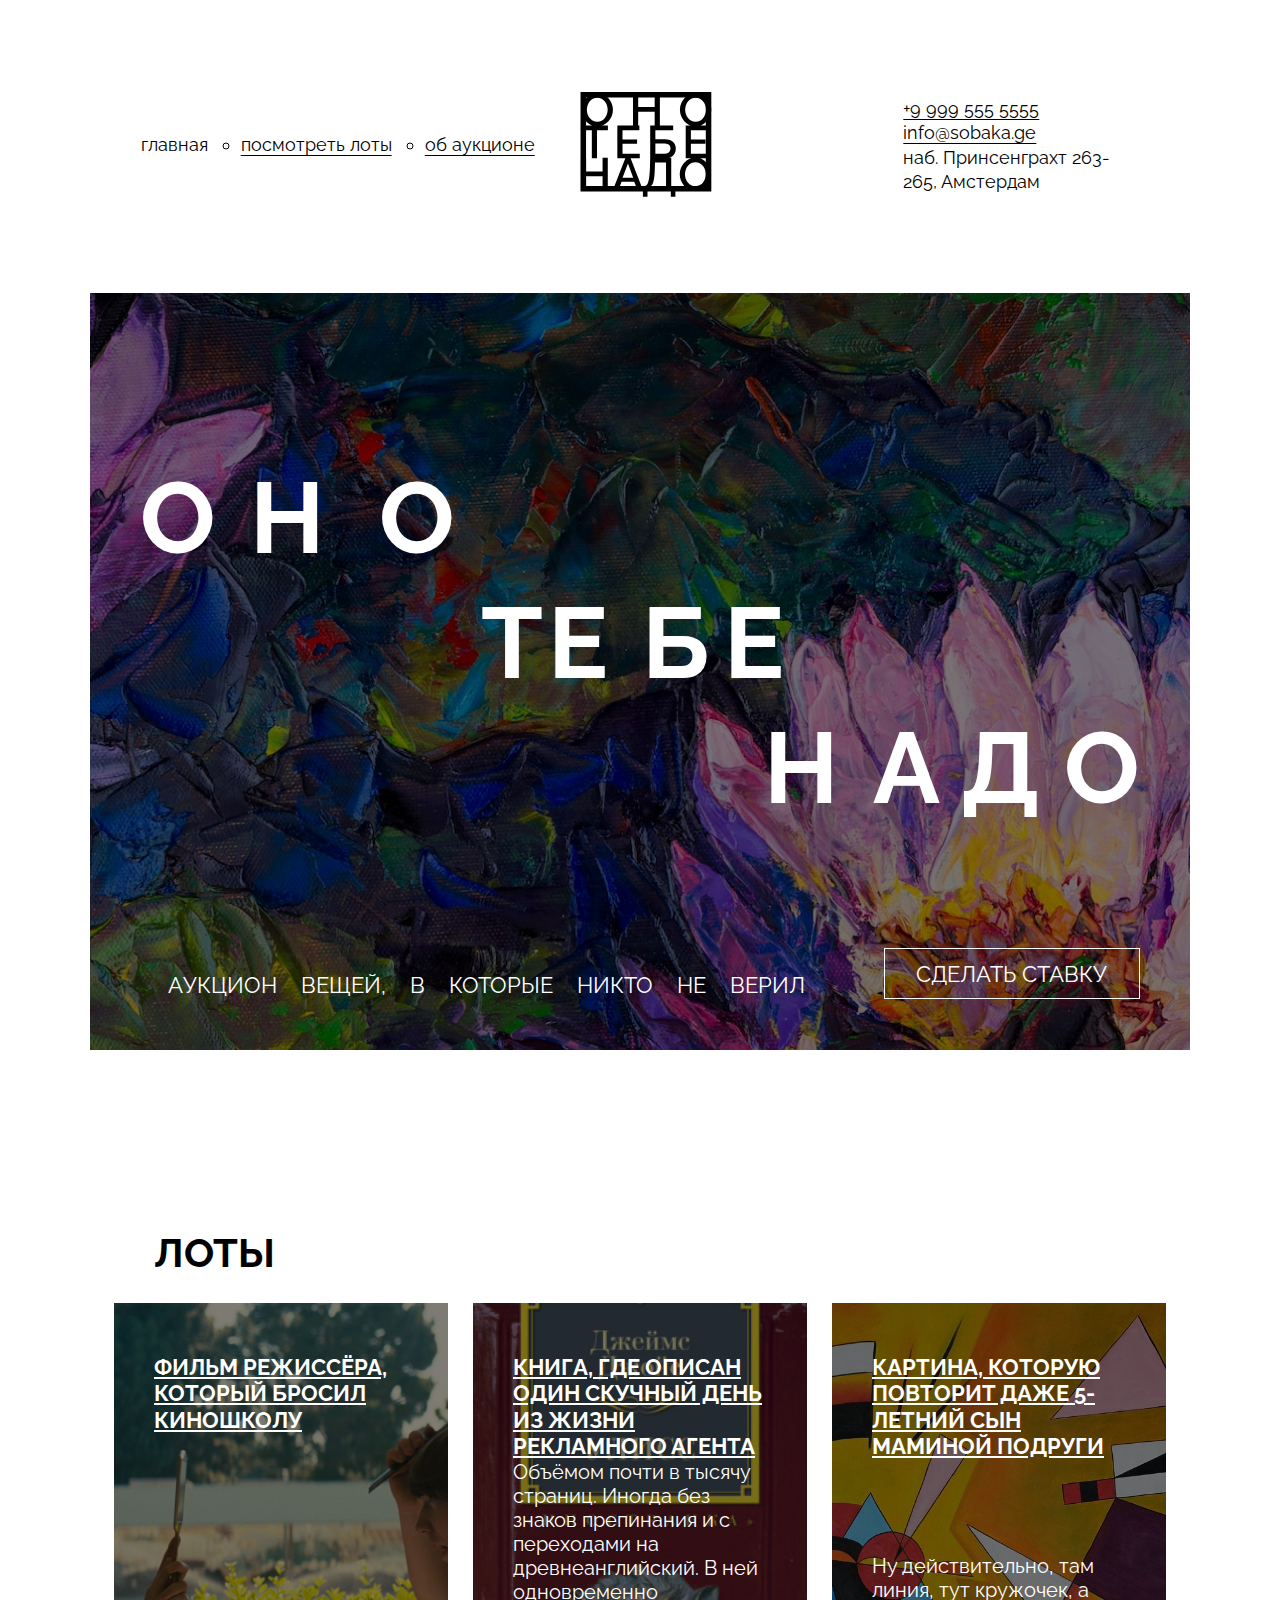
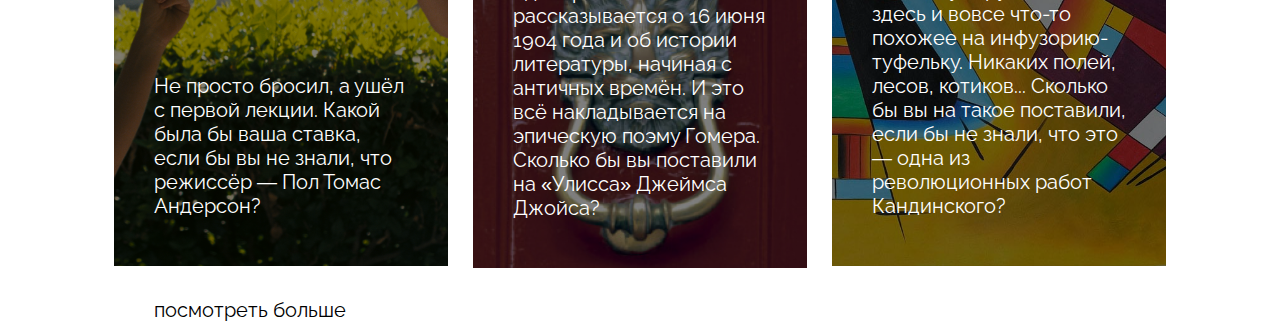
==== index.html @ 0ff0112a "сделал lots" ====
<!DOCTYPE html>
<html lang="ru">
  <head>
    <meta charset="UTF-8" />
    <meta http-equiv="X-UA-Compatible" content="IE=edge" />
    <meta name="viewport" content="width=device-width, initial-scale=1.0" />
    <link rel="stylesheet" href="./fonts/fonts.css">
    <link rel="stylesheet" href="./styles/global.css">
    <link rel="stylesheet" href="./styles/style.css">
    <title>Оно тебе надо — аукцион вещей, в которые никто не верил</title>
  </head>
  <body>
    <header>
      <nav class="header__menu">
        <ul class="header__links-list">
          <li class="header__links-list-item_no-bullit header__link">главная</li>
          <li class="header__links-list-item header__link_active">
            <a href="#">посмотреть лоты</a>
          </li>
          <li class="header__links-list-item header__link_active">
            <a href="#">об аукционе</a>
          </li>
        </ul>
      </nav>
      <a class="header__logo">
        <img src="./images/logo-black.svg" class="header__logo-image" alt="Логотип">
      </a>
      <address>
        <a href="tel:+99995555555">+9 999 555 5555</a>
        <br>
        <a href="mailto:info@sobaka.ge">info@sobaka.ge</a>
        <br>
        <p>
          наб. Принсенграхт 263-
          <br>
          265, Амстердам
        </p>
      </address>
    </header>
    <main>
      <section class="cover">
        <div class="overlay">
          <h1 class="cover__title">
            <span class="aligned-text">о
              <span class="letter-spacing-extended">н
              </span>
              <span class="no-letter-spacing">о
              </span>
            </span>
            <span class="aligned-text aligned-text_center">те
              <span class="letter-spacing-extended">бе
              </span>
            </span>
            <span class="aligned-text aligned-text_right">н
              <span class="no-letter-spacing">а
              </span>
              <span class="no-letter-spacing">д
              </span>
              <span class="no-letter-spacing">о
              </span>
            </span>
          </h1>
        </div>
        <div class="cover__description">
          <p class="cover__description-text">Аукцион вещей, в которые никто не верил</p>
          <button class="bet-button">Сделать ставку</button>
        </div>
      </section>
      <section class="lots">
        <h2 class="lots__heading">лоты</h2>
        <ul class="lots__card-list">
          <li class="lots__card-list-item">
            <a class="card-link">
              <article class="card card_type_film">
                <div class="overlay"></div>
                  <h3 class="card__title">
                    Фильм режиссёра, который бросил киношколу
                  </h3>
                  <p class="card__text">
                    Не просто бросил, а ушёл с первой лекции. Какой была бы ваша
                    ставка, если бы вы не знали, что режиссёр — Пол Томас
                    Андерсон?
                  </p>
              </article>
            </a>
          </li>
          <li class="lots__card-list-item">
            <a class="card-link">
              <article class="card card_type_book">
                <div class="overlay"></div>
                  <h3 class="card__title">
                    Книга, где описан один скучный день из жизни рекламного агента
                  </h3>
                  <p class="card__text">
                    Объёмом почти в тысячу страниц. Иногда без знаков препинания и с переходами на древнеанглийский.
                    В ней одновременно рассказывается о 16 июня 1904 года и об истории литературы, начиная с античных времён.
                    И это всё накладывается на эпическую поэму Гомера. Сколько бы вы поставили на «Улисса» Джеймса Джойса?
                  </p>
              </article>
            </a>
          </li>
          <li class="lots__card-list-item">
            <a class="card-link">
              <article class="card card_type_picture">
                <div class="overlay"></div>
                  <h3 class="card__title">
                    Картина, которую повторит даже 5-летний сын маминой подруги
                  </h3>
                  <p class="card__text">
                    Ну действительно, там линия, тут кружочек, а здесь и вовсе что-то похожее на инфузорию-туфельку.
                    Никаких полей, лесов, котиков... Сколько бы вы на такое поставили, если бы не знали, что это — одна из революционных работ Кандинского?
                  </p>
              </article>
            </a>
          </li>
        </ul>
        <a href="#" class="lots__look-more-link">посмотреть больше</a>
      </section>
      <section class="about">

      </section>
    </main>
    <footer>

    </footer class="footer">
  </body>
</html>
---- fonts/fonts.css ----
@font-face {
  font-family: Raleway;
  src:
    url(./Raleway-Regular.woff2) format('woff2'),
    url(./Raleway-Regular.woff) format('woff');
  font-weight: normal;
  font-display: swap;
}

@font-face {
  font-family: Raleway;
  src:
    url(./Raleway-Bold.woff2) format('woff2'),
    url(./Raleway-Bold.woff) format('woff');
  font-weight: bold;
  font-display: swap;
}
---- styles/global.css ----
*,
*::before,
*::after {
  box-sizing: border-box;
}

body {
  width: 1100px;
  margin: 0 auto;
  font-family: Raleway, sans-serif;
}

h1,
h2,
h3,
h4,
h5,
h6,
p,
ul,
ol,
li,
blockquote {
  margin: 0;
  padding: 0;
}

a {
  color: inherit;
}

img {
  width: 100%;
}
---- styles/style.css ----
/* место для вашего кода */
header {
    display: grid;
    grid-template-columns: repeat(10, 10%);
    grid-template-rows: repeat(6, 16%);
    max-height: 105px;
    margin: 92px 24px 96px 24px;
}

.header__menu {
    display: grid;
    grid-column: 1 / 5;
    grid-row: 2 / 6;
    padding-top: 5px;
}
.header__links-list {
    display: flex;
    justify-content: space-between;
    align-items: center;
    gap: 13px;
    margin-left: 26.52px;   
}

.header__links-list-item {
    list-style-type: circle;
}

.header__links-list-item_no-bullit {
    list-style-type: none;
}

.header__link {
    font-size: 18px;
    font-weight: 400;
}

.header__link_active {
    font-size: 18px;
    font-weight: 400;
    text-underline-offset: 4px;
}

.header__logo {
    grid-column: 5 / 7;
    grid-row: 1 / 7;
}

.header__logo-image {
    margin-left: 36px;
    width: 148px;
    height: 105px;
}

address {
    grid-column: 8 / 11;
    grid-row: 1 / 7;
    padding-top: 5px;
    padding-left: 53px;
    font-weight: 400;
    font-size: 18px;
    line-height: 24.3px;
    font-style: normal;
    text-underline-offset: 4px;
}

.cover {
    position: relative;
    background-image: url(../images/cover.jpg);
    background-size: cover;
    background-position: -135px;
    height: 757px;
}

.overlay {
    position: absolute;
    inset: 0;
    width: 100%;
    background-color: rgba(0, 0, 0, 0.5);
    z-index: 1;
}

.cover__title {
    padding-top: 162px;
    padding-left: 50px;
    padding-right: 50px;
    color: #FFFFFF;
    font-size: 100px;
    font-weight: bold;
    line-height: 125%;
    text-transform: uppercase;
    letter-spacing: 5px;
}

.aligned-text {
    display: block;
}

.aligned-text_center {
    text-align: center;
    
}

.aligned-text_right {
    text-align: right;
}

.letter-spacing-extended {
    letter-spacing: 15px;
}

.no-letter-spacing {
    letter-spacing: 0;
}

.cover__description {
    position: absolute;
    display: flex;
    justify-content: space-between;
    align-items: end;
    inset: 0px 50px 51px 78px;
    z-index: 2;
    font-size: 22px;
    font-weight: 400;
    color: #FFFFFF;
}

.cover__description-text {
    text-align: center;
    line-height: 28px;
    word-spacing: 18px;
    text-transform: uppercase;
}

.bet-button {
    border: 1px solid #FFFFFF;
    padding: 12px 32px 11px 31px;
    font-family: Raleway, sans-serif;
    font-size: 22px;
    font-weight: 400;
    text-transform: uppercase;
    color: #FFFFFF;
    background: none;
}

.lots {
    margin: 179px 24px 0px 24px;
}

.lots__heading {
    padding-left: 40px;
    font-size: 40px;
    font-weight: 700;
    text-transform: uppercase;
}

.lots__card-list {
    display: flex;
    gap: 25px;
    margin-top: 27px;
    margin-bottom: 30px;
    list-style-type: none;
}

.lots__card-list-item {
    flex-grow: 1;
}

.card-link {
    display: block;
    text-decoration: none;
}

.card {
    position: relative;
    z-index: 1;
    display: flex;
    flex-direction: column;
    justify-content: space-between;
    width: 334px;
    min-height: 563px;
    color: #FFFFFF;
}

.card_type_film {
    background-image: url(../images/card-lot-01.jpg);
    background-size: cover;
    background-position: center;
    background-repeat:no-repeat;
}

.card_type_book {
    background-image: url(../images/card-lot-02.jpg);
    background-size: cover;
    background-position: center;
    background-repeat:no-repeat;
}

.card_type_picture {
    background-image: url(../images/card-lot-03.jpg);
    background-size: cover;
    background-position: center;
    background-repeat:no-repeat;
}

.card__title {
    z-index: 3;
    padding: 51px 40px 0px 40px;
    font-weight: 700;
    font-size: 22px;
    line-height: 120%;
    text-transform: uppercase;
    text-decoration: underline;
}

.card__text {
    z-index: 3;
    padding: 0px 40px 48px 40px;
    font-size: 20px;
    font-weight: 400;
    line-height: 120%;
}

.lots__look-more-link {
    margin-left: 40px;
    font-size: 20px;
    font-weight: 400;
    text-underline-offset: 5px;
}
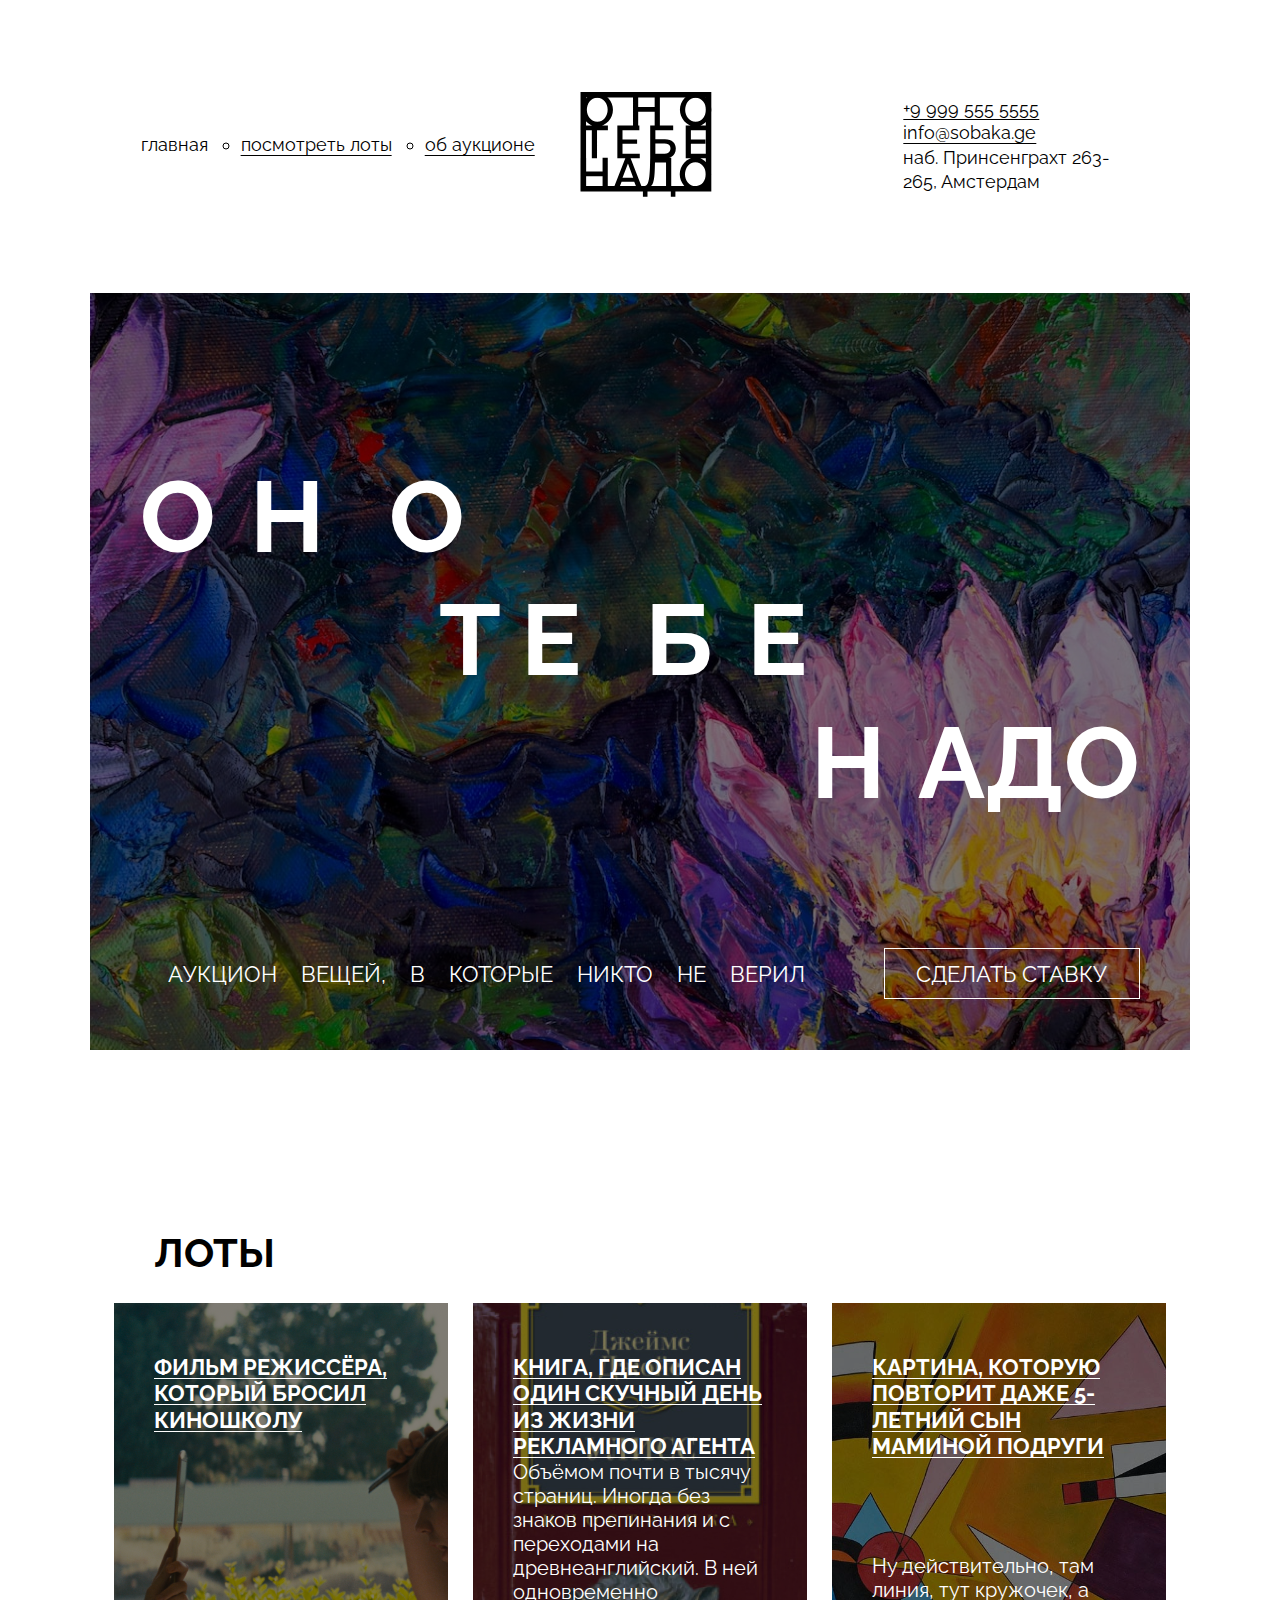
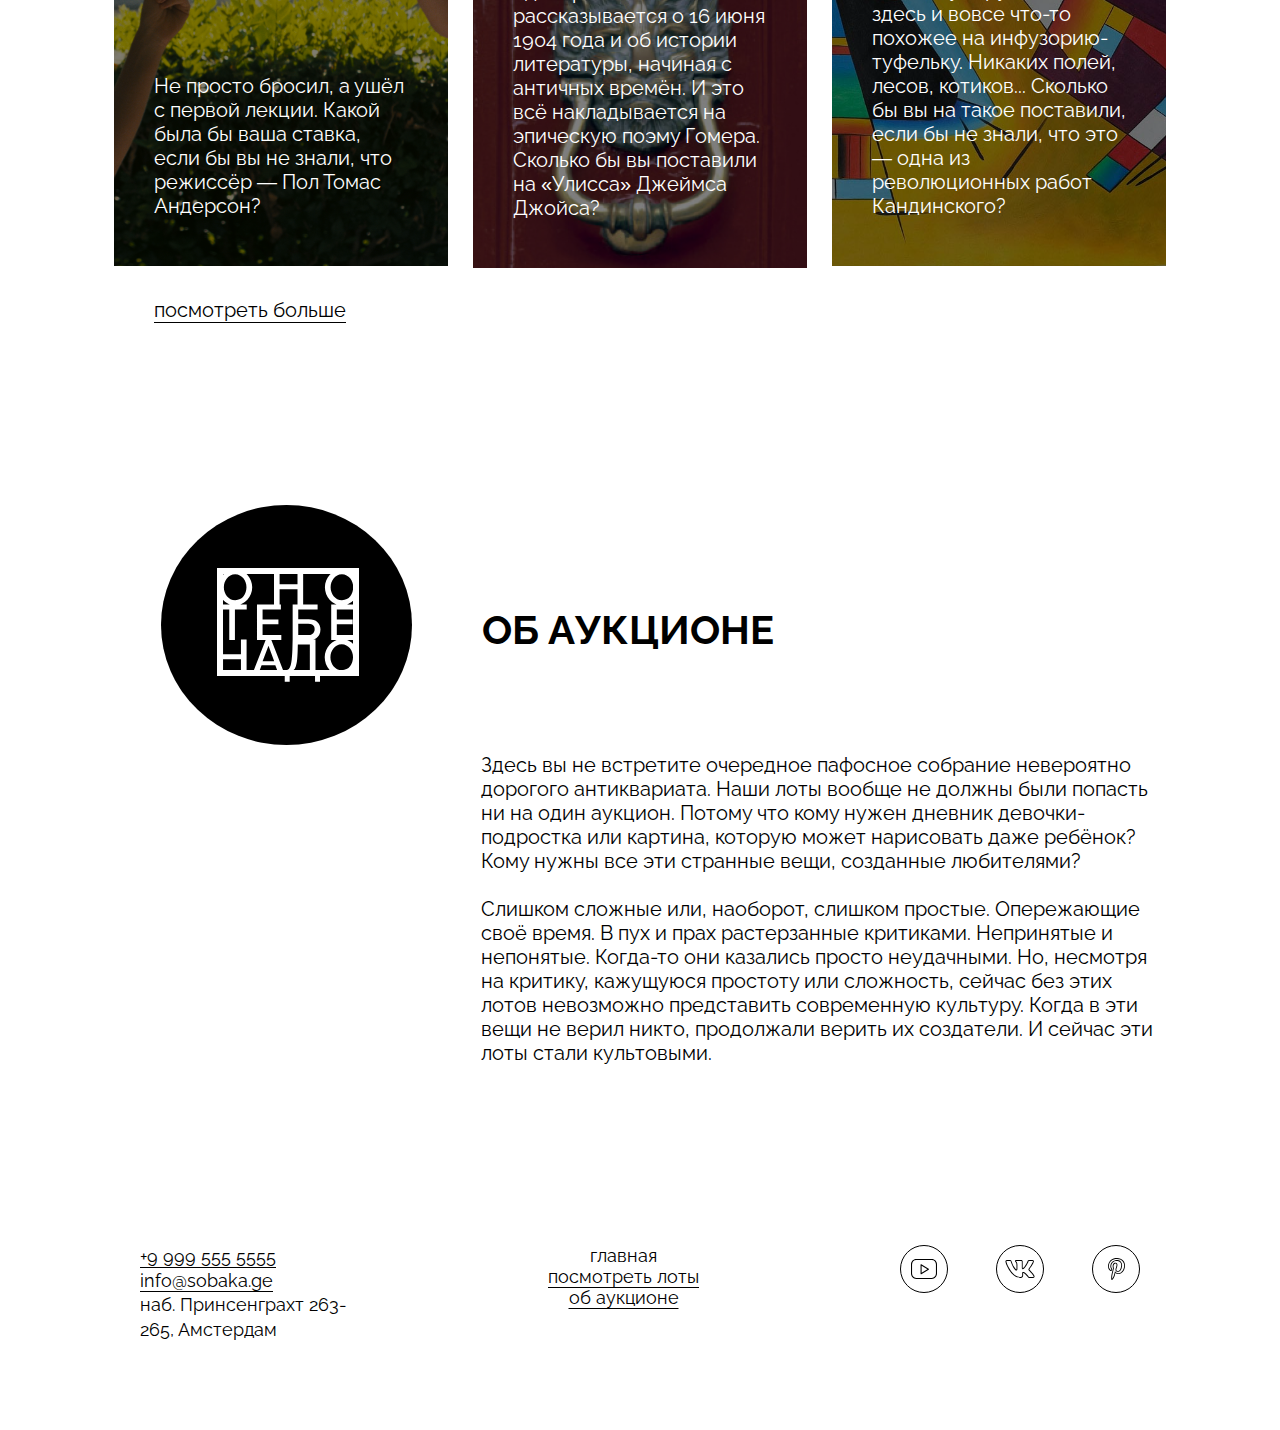
==== commit dae16e19: "необходимо доделать cover" ====
--- a/index.html
+++ b/index.html
@@ -4,9 +4,9 @@
     <meta charset="UTF-8" />
     <meta http-equiv="X-UA-Compatible" content="IE=edge" />
     <meta name="viewport" content="width=device-width, initial-scale=1.0" />
-    <link rel="stylesheet" href="./fonts/fonts.css">
-    <link rel="stylesheet" href="./styles/global.css">
-    <link rel="stylesheet" href="./styles/style.css">
+    <link rel="stylesheet" href="/fonts/fonts.css">
+    <link rel="stylesheet" href="/styles/global.css">
+    <link rel="stylesheet" href="/styles/style.css">
     <title>Оно тебе надо — аукцион вещей, в которые никто не верил</title>
   </head>
   <body>
@@ -23,9 +23,9 @@
         </ul>
       </nav>
       <a class="header__logo">
-        <img src="./images/logo-black.svg" class="header__logo-image" alt="Логотип">
+        <img src="/images/logo-black.svg" class="header__logo-image" alt="Логотип">
       </a>
-      <address>
+      <address class="address">
         <a href="tel:+99995555555">+9 999 555 5555</a>
         <br>
         <a href="mailto:info@sobaka.ge">info@sobaka.ge</a>
@@ -41,23 +41,18 @@
       <section class="cover">
         <div class="overlay">
           <h1 class="cover__title">
-            <span class="aligned-text">о
-              <span class="letter-spacing-extended">н
-              </span>
-              <span class="no-letter-spacing">о
+            <span class="aligned-text">
+              <span>о</span>
+              <span class="letter-spacing-extended">н</span>
+              <span>о</span>
+            </span>
+            <span class="aligned-text aligned-text_center">те
+              <span class="letter-spacing-extended">бе  
               </span>
             </span>
-            <span class="aligned-text aligned-text_center">те
-              <span class="letter-spacing-extended">бе
-              </span>
-            </span>
-            <span class="aligned-text aligned-text_right">н
-              <span class="no-letter-spacing">а
-              </span>
-              <span class="no-letter-spacing">д
-              </span>
-              <span class="no-letter-spacing">о
-              </span>
+            <span class="aligned-text aligned-text_right">
+              <span>н</span>
+              <span class="no-letter-spacing">адо</span>
             </span>
           </h1>
         </div>
@@ -117,11 +112,73 @@
         <a href="#" class="lots__look-more-link">посмотреть больше</a>
       </section>
       <section class="about">
-
+        <div class="about__logo">
+          <img src="/images/logo-white.svg" class="about__logo-image">
+        </div>
+        <h6 class="about__title">
+          Об аукционе
+        </h6>
+        <span class="about__text">
+          <p>
+            Здесь вы не встретите очередное пафосное собрание невероятно дорогого антиквариата.
+             Наши лоты вообще не должны были попасть ни на один аукцион. Потому что кому нужен дневник 
+             девочки-подростка или картина, которую может нарисовать даже ребёнок? Кому нужны все эти 
+             странные вещи, созданные любителями?
+          </p>
+          <p>
+            Слишком сложные или, наоборот, слишком простые. Опережающие своё время.
+             В пух и прах растерзанные критиками. Непринятые и непонятые. 
+             Когда-то они казались просто неудачными. Но, несмотря
+              на критику, кажущуюся простоту или сложность, сейчас без этих лотов 
+              невозможно представить современную культуру. Когда в эти вещи не верил никто,
+               продолжали верить их создатели. И сейчас эти лоты стали культовыми. 
+          </p>
+        </span>
       </section>
     </main>
     <footer>
-
-    </footer class="footer">
+      <footer class="footer">
+        <address class="footer__address">
+          <a href="tel:+99995555555">+9 999 555 5555</a>
+          <br>
+          <a href="mailto:info@sobaka.ge">info@sobaka.ge</a>
+          <br>
+          <p>
+            наб. Принсенграхт 263-
+            <br>
+            265, Амстердам
+          </p>
+        </address>
+        <nav class="footer__menu">
+          <ul class="footer__menu-list">
+            <li class="header__link">
+              <a>главная</a>
+            </li>
+            <li class="header__link_active">
+              <a href="#">посмотреть лоты</a>
+            </li>
+            <li class="header__link_active">
+              <a href="#">об аукционе</a>
+            </li>
+          </ul>
+        </nav>
+        <ul class="footer__social-list">
+          <li>
+            <a>
+              <img src="/images/yt.svg" class="footer__social-icon" alt="Логотип ютуб">
+            </a>
+          </li>
+          <li>
+            <a>
+              <img src="/images/vk.svg" class="footer__social-icon" alt="Логотип вкотакте">
+            </a>
+          </li>
+          <li>
+            <a>
+              <img src="/images/pinterest.svg" class="footer__social-icon" alt="Логотип пинтерест">
+            </a>
+          </li>
+        </ul>
+    </footer>
   </body>
 </html>
--- a/styles/style.css
+++ b/styles/style.css
@@ -51,7 +51,7 @@
     height: 105px;
 }
 
-address {
+.address {
     grid-column: 8 / 11;
     grid-row: 1 / 7;
     padding-top: 5px;
@@ -86,26 +86,27 @@
     color: #FFFFFF;
     font-size: 100px;
     font-weight: bold;
-    line-height: 125%;
-    text-transform: uppercase;
-    letter-spacing: 5px;
+    line-height: 123%;
+    text-transform: uppercase;
 }
 
 .aligned-text {
     display: block;
+    letter-spacing: 5px;
 }
 
 .aligned-text_center {
     text-align: center;
-    
+    letter-spacing: 20px;
 }
 
 .aligned-text_right {
     text-align: right;
+    letter-spacing: 4px;
 }
 
 .letter-spacing-extended {
-    letter-spacing: 15px;
+    letter-spacing: 35px;
 }
 
 .no-letter-spacing {
@@ -116,8 +117,10 @@
     position: absolute;
     display: flex;
     justify-content: space-between;
-    align-items: end;
-    inset: 0px 50px 51px 78px;
+    align-items: center;
+    gap: 79px;
+    right: 50px;
+    bottom: 51px;
     z-index: 2;
     font-size: 22px;
     font-weight: 400;
@@ -210,6 +213,8 @@
     line-height: 120%;
     text-transform: uppercase;
     text-decoration: underline;
+    text-underline-offset: 3px;
+    text-decoration-thickness: 1px;
 }
 
 .card__text {
@@ -225,4 +230,87 @@
     font-size: 20px;
     font-weight: 400;
     text-underline-offset: 5px;
+    text-decoration-thickness: 1px;
+}
+
+.about {
+    display: grid;
+    grid-template-columns: 334px 1fr;
+    grid-template-rows: 283px 1fr;
+    max-width: 1052px;
+    margin: 148px 24px 0px 24px;
+}
+
+.about__logo {
+    display: flex;
+    justify-content: center;
+    align-items: center;
+    grid-column: 1 / 2;
+    grid-row: 1 / 2;
+    border-radius: 50%;
+    margin: 35px 36px 8px 47px;
+    background-color: black;
+}
+
+.about__logo-image {
+    width: 148px;
+}
+
+.about__title {
+    grid-column: 2 / 3;
+    grid-row: 1 / 2;
+    margin-top: 136px;
+    margin-left: 34px;
+    font-size: 40px;
+    font-weight: 700;
+    text-transform: uppercase;
+}
+
+.about__text {
+    grid-column: 2 / 3;
+    grid-row: 2 / 3;
+    display: flex;
+    flex-direction: column;
+    gap: 24px;
+    margin-left: 33px;
+    font-size: 20px;
+    font-weight: 400;
+    line-height: 24px;
+}
+
+.footer {
+    display: flex;
+    justify-content: space-between;
+    max-width: 1000px;
+    margin: 180px 50px 88px 50px;
+}
+
+.footer__address {
+    font-weight: 400;
+    font-size: 18px;
+    line-height: 24.3px;
+    font-style: normal;
+    text-underline-offset: 4px;
+}
+
+.footer__menu {
+    font-weight: 400;
+    font-size: 18px;
+    text-align: center; 
+}
+
+.footer__menu-list {
+    list-style-type: none;
+}
+
+.footer__social-list {
+    display: flex;
+    justify-content: space-around;
+    align-items: start;
+    gap: 48px;
+    list-style-type: none;
+}
+
+.footer__social-icon {
+    width: 48px;
 }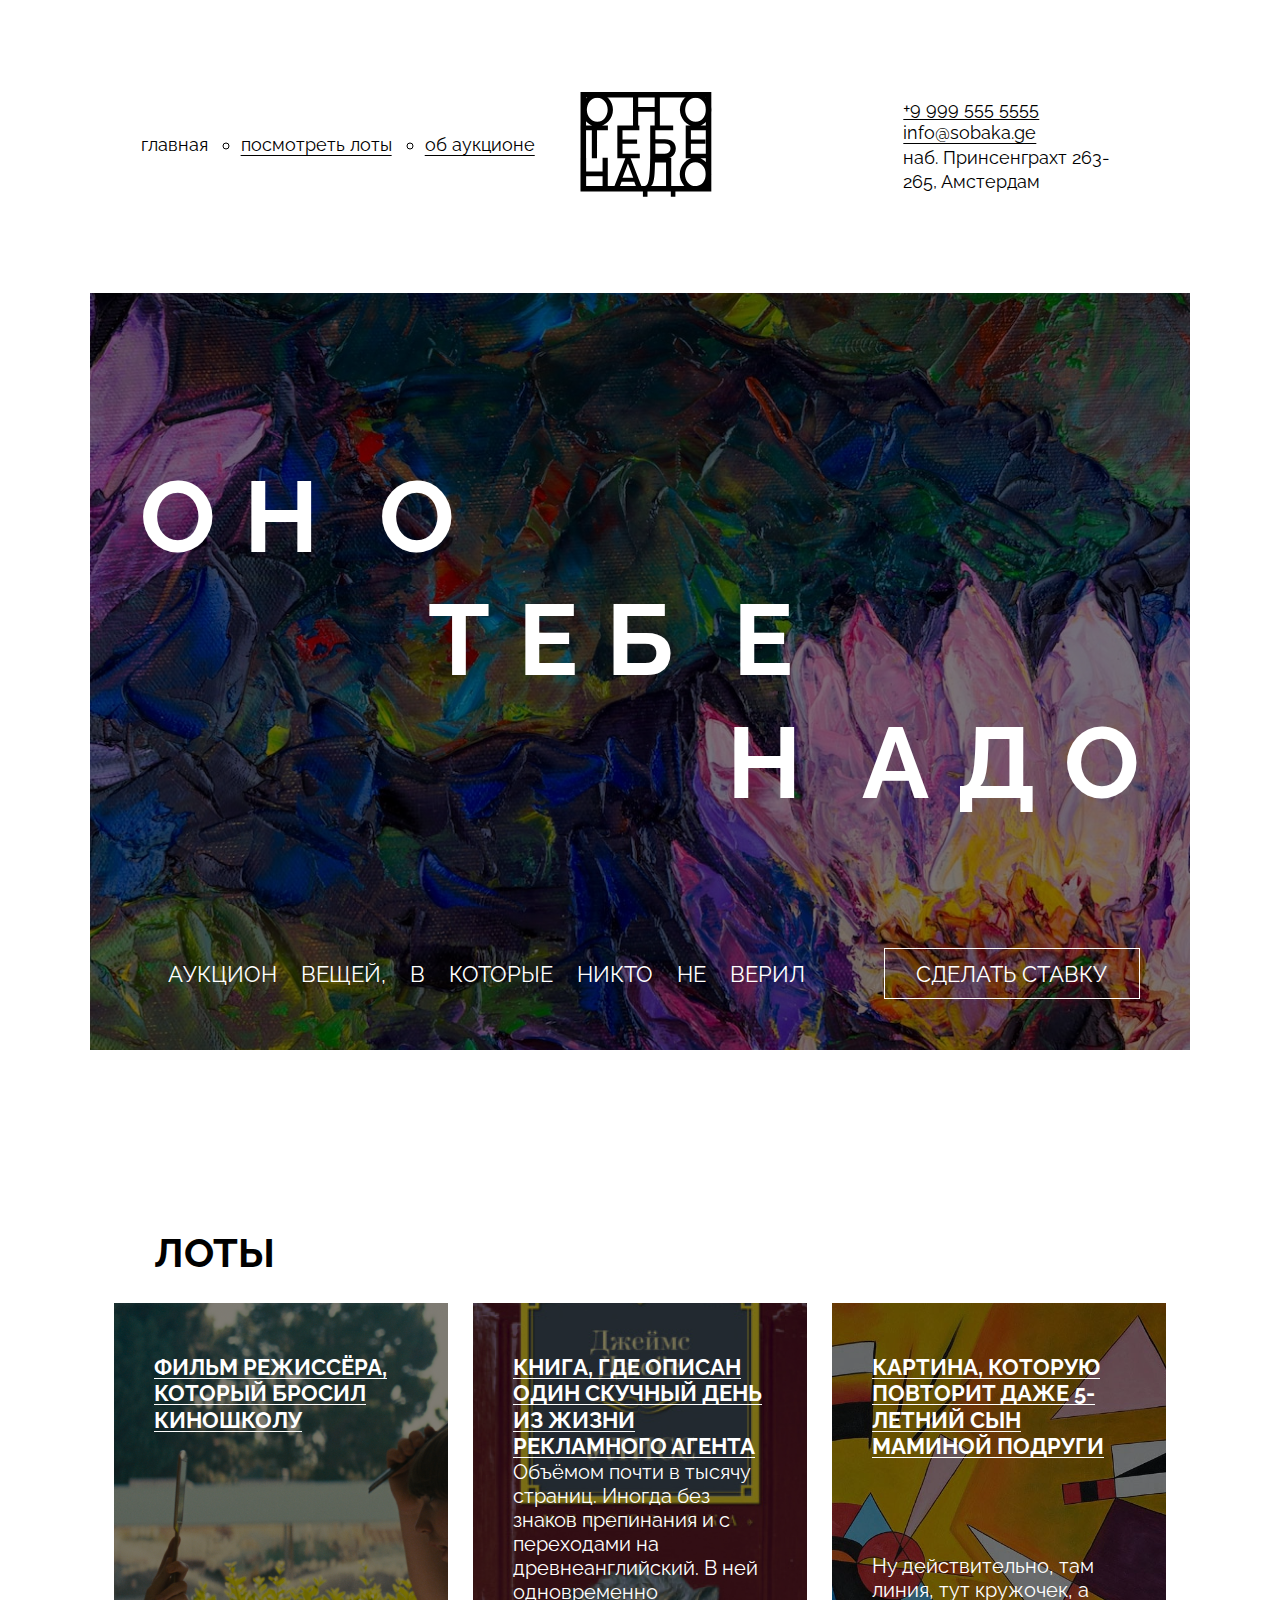
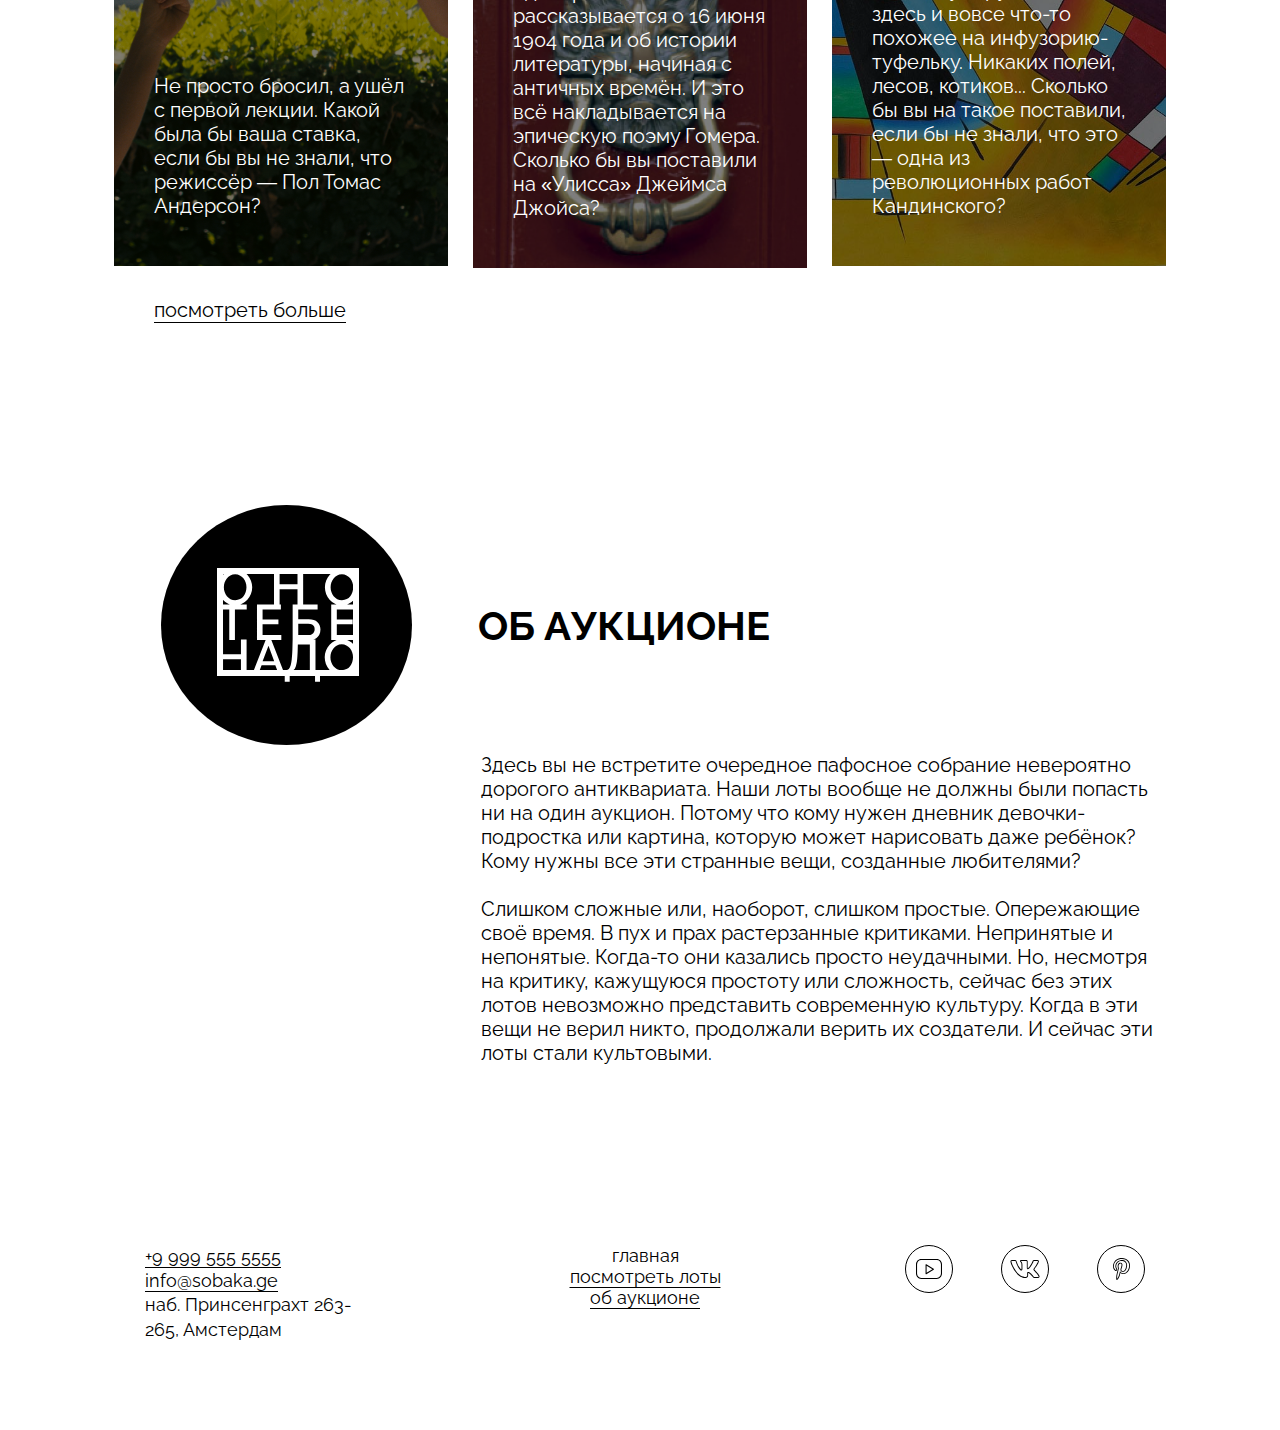
==== commit a5c9fd54: "все готово" ====
--- a/index.html
+++ b/index.html
@@ -4,16 +4,18 @@
     <meta charset="UTF-8" />
     <meta http-equiv="X-UA-Compatible" content="IE=edge" />
     <meta name="viewport" content="width=device-width, initial-scale=1.0" />
-    <link rel="stylesheet" href="/fonts/fonts.css">
-    <link rel="stylesheet" href="/styles/global.css">
-    <link rel="stylesheet" href="/styles/style.css">
+    <link rel="stylesheet" href="./fonts/fonts.css">
+    <link rel="stylesheet" href="./styles/global.css">
+    <link rel="stylesheet" href="./styles/style.css">
     <title>Оно тебе надо — аукцион вещей, в которые никто не верил</title>
   </head>
   <body>
     <header>
       <nav class="header__menu">
         <ul class="header__links-list">
-          <li class="header__links-list-item_no-bullit header__link">главная</li>
+          <li class="header__links-list-item_no-bullit">
+            <a>главная</a>
+          </li>
           <li class="header__links-list-item header__link_active">
             <a href="#">посмотреть лоты</a>
           </li>
@@ -23,7 +25,7 @@
         </ul>
       </nav>
       <a class="header__logo">
-        <img src="/images/logo-black.svg" class="header__logo-image" alt="Логотип">
+        <img src="./images/logo-black.svg" class="header__logo-image" alt="Логотип черного цвета">
       </a>
       <address class="address">
         <a href="tel:+99995555555">+9 999 555 5555</a>
@@ -41,19 +43,9 @@
       <section class="cover">
         <div class="overlay">
           <h1 class="cover__title">
-            <span class="aligned-text">
-              <span>о</span>
-              <span class="letter-spacing-extended">н</span>
-              <span>о</span>
-            </span>
-            <span class="aligned-text aligned-text_center">те
-              <span class="letter-spacing-extended">бе  
-              </span>
-            </span>
-            <span class="aligned-text aligned-text_right">
-              <span>н</span>
-              <span class="no-letter-spacing">адо</span>
-            </span>
+            <span>о<span class="letter-spacing-extended">но</span></span>
+            <span class="aligned-text aligned-text_center">те<span class="letter-spacing-extended">бе</span></span>
+            <span class="aligned-text aligned-text_right"><span class="letter-spacing-extended">н</span>ад<span class="no-letter-spacing">о</span></span>
           </h1>
         </div>
         <div class="cover__description">
@@ -113,12 +105,12 @@
       </section>
       <section class="about">
         <div class="about__logo">
-          <img src="/images/logo-white.svg" class="about__logo-image">
+          <img src="./images/logo-white.svg" class="about__logo-image" alt="Логотип белого цвета">
         </div>
         <h6 class="about__title">
           Об аукционе
         </h6>
-        <span class="about__text">
+        <div class="about__text">
           <p>
             Здесь вы не встретите очередное пафосное собрание невероятно дорогого антиквариата.
              Наши лоты вообще не должны были попасть ни на один аукцион. Потому что кому нужен дневник 
@@ -133,49 +125,48 @@
               невозможно представить современную культуру. Когда в эти вещи не верил никто,
                продолжали верить их создатели. И сейчас эти лоты стали культовыми. 
           </p>
-        </span>
+        </div>
       </section>
     </main>
-    <footer>
-      <footer class="footer">
-        <address class="footer__address">
-          <a href="tel:+99995555555">+9 999 555 5555</a>
-          <br>
-          <a href="mailto:info@sobaka.ge">info@sobaka.ge</a>
-          <br>
-          <p>
-            наб. Принсенграхт 263-
-            <br>
-            265, Амстердам
-          </p>
-        </address>
-        <nav class="footer__menu">
-          <ul class="footer__menu-list">
-            <li class="header__link">
-              <a>главная</a>
-            </li>
-            <li class="header__link_active">
-              <a href="#">посмотреть лоты</a>
-            </li>
-            <li class="header__link_active">
-              <a href="#">об аукционе</a>
-            </li>
-          </ul>
-        </nav>
+    <footer class="footer">
+      <address class="footer__address">
+        <a href="tel:+99995555555">+9 999 555 5555</a>
+        <br>
+        <a href="mailto:info@sobaka.ge">info@sobaka.ge</a>
+        <br>
+        <p>
+        наб. Принсенграхт 263-
+        <br>
+        265, Амстердам
+        </p>
+      </address>
+      <nav class="footer__menu">
+        <ul class="footer__menu-list">
+          <li class="header__link">
+            <a>главная</a>
+          </li>
+          <li class="header__link_active">
+            <a href="#">посмотреть лоты</a>
+          </li>
+          <li class="header__link_active">
+            <a href="#">об аукционе</a>
+          </li>
+        </ul>
+      </nav>
         <ul class="footer__social-list">
           <li>
             <a>
-              <img src="/images/yt.svg" class="footer__social-icon" alt="Логотип ютуб">
+              <img src="./images/yt.svg" class="footer__social-icon" alt="Логотип ютуб">
             </a>
           </li>
           <li>
             <a>
-              <img src="/images/vk.svg" class="footer__social-icon" alt="Логотип вкотакте">
+              <img src="./images/vk.svg" class="footer__social-icon" alt="Логотип вкотакте">
             </a>
           </li>
           <li>
             <a>
-              <img src="/images/pinterest.svg" class="footer__social-icon" alt="Логотип пинтерест">
+              <img src="./images/pinterest.svg" class="footer__social-icon" alt="Логотип пинтерест">
             </a>
           </li>
         </ul>
--- a/styles/style.css
+++ b/styles/style.css
@@ -18,7 +18,9 @@
     justify-content: space-between;
     align-items: center;
     gap: 13px;
-    margin-left: 26.52px;   
+    padding-left: 26.52px;
+    font-size: 18px;
+    font-weight: 400;   
 }
 
 .header__links-list-item {
@@ -29,14 +31,7 @@
     list-style-type: none;
 }
 
-.header__link {
-    font-size: 18px;
-    font-weight: 400;
-}
-
 .header__link_active {
-    font-size: 18px;
-    font-weight: 400;
     text-underline-offset: 4px;
 }
 
@@ -74,7 +69,6 @@
 .overlay {
     position: absolute;
     inset: 0;
-    width: 100%;
     background-color: rgba(0, 0, 0, 0.5);
     z-index: 1;
 }
@@ -83,30 +77,28 @@
     padding-top: 162px;
     padding-left: 50px;
     padding-right: 50px;
-    color: #FFFFFF;
+    color: #FFF;
     font-size: 100px;
     font-weight: bold;
     line-height: 123%;
     text-transform: uppercase;
+    letter-spacing: 28px;
 }
 
 .aligned-text {
     display: block;
-    letter-spacing: 5px;
 }
 
 .aligned-text_center {
     text-align: center;
-    letter-spacing: 20px;
 }
 
 .aligned-text_right {
     text-align: right;
-    letter-spacing: 4px;
 }
 
 .letter-spacing-extended {
-    letter-spacing: 35px;
+    letter-spacing: 60px;
 }
 
 .no-letter-spacing {
@@ -124,7 +116,7 @@
     z-index: 2;
     font-size: 22px;
     font-weight: 400;
-    color: #FFFFFF;
+    color: #FFF;
 }
 
 .cover__description-text {
@@ -135,13 +127,13 @@
 }
 
 .bet-button {
-    border: 1px solid #FFFFFF;
+    border: 1px solid #FFF;
     padding: 12px 32px 11px 31px;
     font-family: Raleway, sans-serif;
     font-size: 22px;
     font-weight: 400;
     text-transform: uppercase;
-    color: #FFFFFF;
+    color: #FFF;
     background: none;
 }
 
@@ -179,9 +171,9 @@
     display: flex;
     flex-direction: column;
     justify-content: space-between;
-    width: 334px;
+    max-width: 334px;
     min-height: 563px;
-    color: #FFFFFF;
+    color: #FFF;
 }
 
 .card_type_film {
@@ -249,7 +241,7 @@
     grid-row: 1 / 2;
     border-radius: 50%;
     margin: 35px 36px 8px 47px;
-    background-color: black;
+    background-color: #000;
 }
 
 .about__logo-image {
@@ -259,8 +251,8 @@
 .about__title {
     grid-column: 2 / 3;
     grid-row: 1 / 2;
-    margin-top: 136px;
-    margin-left: 34px;
+    margin-top: 132px;
+    margin-left: 30px;
     font-size: 40px;
     font-weight: 700;
     text-transform: uppercase;
@@ -282,21 +274,21 @@
     display: flex;
     justify-content: space-between;
     max-width: 1000px;
-    margin: 180px 50px 88px 50px;
+    margin: 180px 45px 88px 55px;
+    font-weight: 400;
+    font-size: 18px;
 }
 
 .footer__address {
-    font-weight: 400;
-    font-size: 18px;
     line-height: 24.3px;
     font-style: normal;
     text-underline-offset: 4px;
 }
 
 .footer__menu {
-    font-weight: 400;
+    padding-left: 33px;
     font-size: 18px;
-    text-align: center; 
+    text-align: center;
 }
 
 .footer__menu-list {
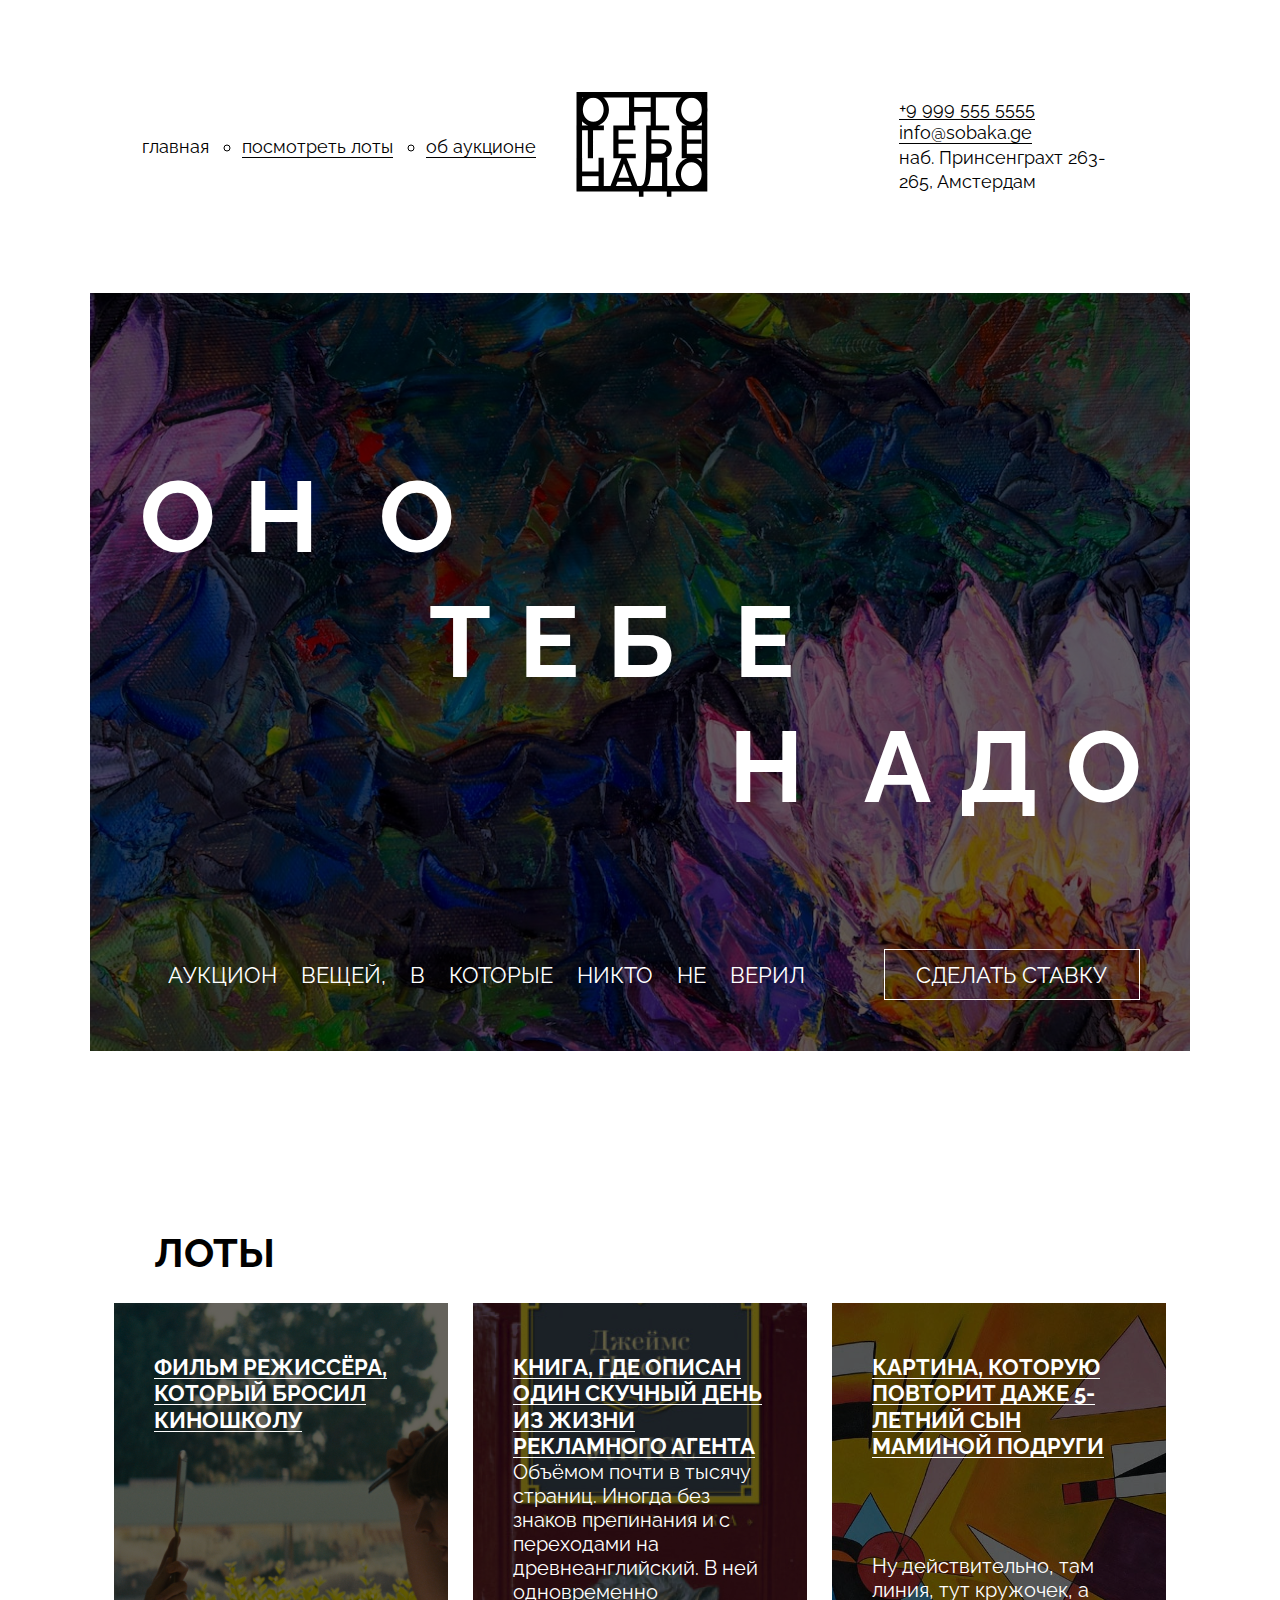
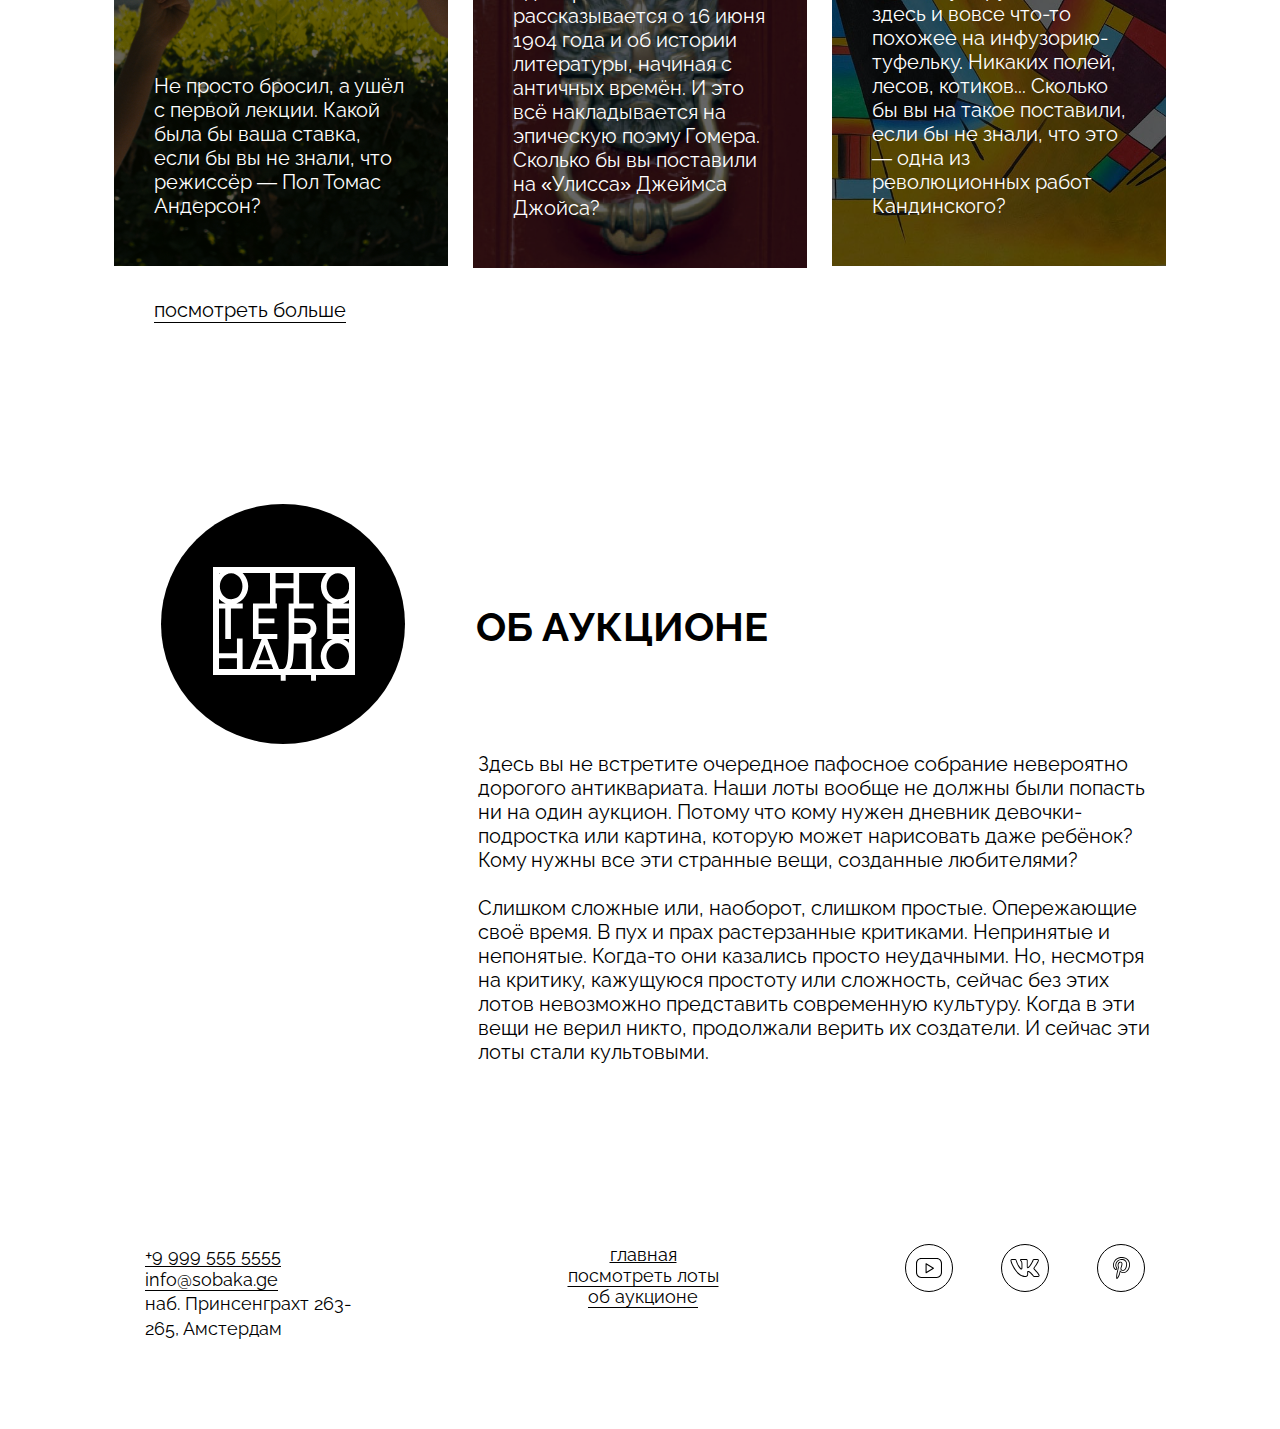
==== commit 873776c7: "внес необходимые изменения после ревью" ====
--- a/index.html
+++ b/index.html
@@ -10,24 +10,24 @@
     <title>Оно тебе надо — аукцион вещей, в которые никто не верил</title>
   </head>
   <body>
-    <header>
+    <header class="header">
       <nav class="header__menu">
         <ul class="header__links-list">
-          <li class="header__links-list-item_no-bullit">
-            <a>главная</a>
+          <li class="header__links-list-item_no-bullit header__link_active">
+            <a href="#0"></a>главная</a>
           </li>
-          <li class="header__links-list-item header__link_active">
-            <a href="#">посмотреть лоты</a>
+          <li class="header__links-list-item">
+            <a href="#0">посмотреть лоты</a>
           </li>
-          <li class="header__links-list-item header__link_active">
-            <a href="#">об аукционе</a>
+          <li class="header__links-list-item">
+            <a href="#0">об аукционе</a>
           </li>
         </ul>
       </nav>
-      <a class="header__logo">
+      <a href="#0" class="header__logo">
         <img src="./images/logo-black.svg" class="header__logo-image" alt="Логотип черного цвета">
       </a>
-      <address class="address">
+      <address class="address header__address">
         <a href="tel:+99995555555">+9 999 555 5555</a>
         <br>
         <a href="mailto:info@sobaka.ge">info@sobaka.ge</a>
@@ -41,13 +41,12 @@
     </header>
     <main>
       <section class="cover">
-        <div class="overlay">
+        <div class="overlay"></div>
           <h1 class="cover__title">
             <span>о<span class="letter-spacing-extended">но</span></span>
             <span class="aligned-text aligned-text_center">те<span class="letter-spacing-extended">бе</span></span>
             <span class="aligned-text aligned-text_right"><span class="letter-spacing-extended">н</span>ад<span class="no-letter-spacing">о</span></span>
           </h1>
-        </div>
         <div class="cover__description">
           <p class="cover__description-text">Аукцион вещей, в которые никто не верил</p>
           <button class="bet-button">Сделать ставку</button>
@@ -107,9 +106,9 @@
         <div class="about__logo">
           <img src="./images/logo-white.svg" class="about__logo-image" alt="Логотип белого цвета">
         </div>
-        <h6 class="about__title">
+        <h2 class="about__title">
           Об аукционе
-        </h6>
+        </h2>
         <div class="about__text">
           <p>
             Здесь вы не встретите очередное пафосное собрание невероятно дорогого антиквариата.
@@ -129,7 +128,7 @@
       </section>
     </main>
     <footer class="footer">
-      <address class="footer__address">
+      <address class="address">
         <a href="tel:+99995555555">+9 999 555 5555</a>
         <br>
         <a href="mailto:info@sobaka.ge">info@sobaka.ge</a>
@@ -142,14 +141,14 @@
       </address>
       <nav class="footer__menu">
         <ul class="footer__menu-list">
-          <li class="header__link">
-            <a>главная</a>
+          <li class="footer__link_active">
+            <a href="#0">главная</a>
           </li>
-          <li class="header__link_active">
-            <a href="#">посмотреть лоты</a>
+          <li class="footer__links-list-item">
+            <a href="#0">посмотреть лоты</a>
           </li>
-          <li class="header__link_active">
-            <a href="#">об аукционе</a>
+          <li class="footer__links-list-item">
+            <a href="#0">об аукционе</a>
           </li>
         </ul>
       </nav>
--- a/styles/style.css
+++ b/styles/style.css
@@ -1,30 +1,27 @@
 /* место для вашего кода */
-header {
-    display: grid;
-    grid-template-columns: repeat(10, 10%);
-    grid-template-rows: repeat(6, 16%);
-    max-height: 105px;
-    margin: 92px 24px 96px 24px;
+.header {
+    display: flex;
+    justify-content: space-between;
+    margin: 92px 24px 92px 24px;
 }
 
 .header__menu {
-    display: grid;
-    grid-column: 1 / 5;
-    grid-row: 2 / 6;
-    padding-top: 5px;
-}
+    display: flex;
+}
+
 .header__links-list {
     display: flex;
     justify-content: space-between;
     align-items: center;
-    gap: 13px;
-    padding-left: 26.52px;
+    gap: 33px;
+    padding-left: 28px;
     font-size: 18px;
     font-weight: 400;   
 }
 
 .header__links-list-item {
     list-style-type: circle;
+    text-underline-offset: 4px;
 }
 
 .header__links-list-item_no-bullit {
@@ -32,25 +29,19 @@
 }
 
 .header__link_active {
-    text-underline-offset: 4px;
+    text-decoration: none;
 }
 
 .header__logo {
-    grid-column: 5 / 7;
-    grid-row: 1 / 7;
+    padding-right: 153px;
 }
 
 .header__logo-image {
-    margin-left: 36px;
     width: 148px;
     height: 105px;
 }
 
 .address {
-    grid-column: 8 / 11;
-    grid-row: 1 / 7;
-    padding-top: 5px;
-    padding-left: 53px;
     font-weight: 400;
     font-size: 18px;
     line-height: 24.3px;
@@ -58,29 +49,36 @@
     text-underline-offset: 4px;
 }
 
+.header__address {
+    padding-top: 5px;
+    padding-right: 60px;
+}
+
 .cover {
     position: relative;
+    display: flex;
+    flex-direction: column;
     background-image: url(../images/cover.jpg);
     background-size: cover;
-    background-position: -135px;
-    height: 757px;
+    background-repeat: no-repeat;
+    background-position: center;
 }
 
 .overlay {
     position: absolute;
     inset: 0;
-    background-color: rgba(0, 0, 0, 0.5);
+    background-color: rgba(0, 0, 0, 0.6);
+    z-index: 0;
+}
+
+.cover__title {
     z-index: 1;
-}
-
-.cover__title {
-    padding-top: 162px;
-    padding-left: 50px;
-    padding-right: 50px;
+    width: 100%;
+    padding: 161px 48px 120px 50px;
     color: #FFF;
     font-size: 100px;
     font-weight: bold;
-    line-height: 123%;
+    line-height: 125%;
     text-transform: uppercase;
     letter-spacing: 28px;
 }
@@ -106,14 +104,14 @@
 }
 
 .cover__description {
-    position: absolute;
     display: flex;
     justify-content: space-between;
     align-items: center;
     gap: 79px;
-    right: 50px;
-    bottom: 51px;
     z-index: 2;
+    padding-left: 78px;
+    padding-right: 50px;
+    padding-bottom: 51px;
     font-size: 22px;
     font-weight: 400;
     color: #FFF;
@@ -138,7 +136,7 @@
 }
 
 .lots {
-    margin: 179px 24px 0px 24px;
+    margin: 178px 24px 0px 24px;
 }
 
 .lots__heading {
@@ -150,6 +148,7 @@
 
 .lots__card-list {
     display: flex;
+    flex-wrap: wrap;
     gap: 25px;
     margin-top: 27px;
     margin-bottom: 30px;
@@ -174,27 +173,21 @@
     max-width: 334px;
     min-height: 563px;
     color: #FFF;
-}
-
-.card_type_film {
-    background-image: url(../images/card-lot-01.jpg);
     background-size: cover;
     background-position: center;
     background-repeat:no-repeat;
 }
 
+.card_type_film {
+    background-image: url(../images/card-lot-01.jpg);
+}
+
 .card_type_book {
     background-image: url(../images/card-lot-02.jpg);
-    background-size: cover;
-    background-position: center;
-    background-repeat:no-repeat;
 }
 
 .card_type_picture {
     background-image: url(../images/card-lot-03.jpg);
-    background-size: cover;
-    background-position: center;
-    background-repeat:no-repeat;
 }
 
 .card__title {
@@ -230,7 +223,7 @@
     grid-template-columns: 334px 1fr;
     grid-template-rows: 283px 1fr;
     max-width: 1052px;
-    margin: 148px 24px 0px 24px;
+    margin: 147px 24px 0px 24px;
 }
 
 .about__logo {
@@ -240,7 +233,7 @@
     grid-column: 1 / 2;
     grid-row: 1 / 2;
     border-radius: 50%;
-    margin: 35px 36px 8px 47px;
+    margin: 35px 43px 8px 47px;
     background-color: #000;
 }
 
@@ -251,8 +244,8 @@
 .about__title {
     grid-column: 2 / 3;
     grid-row: 1 / 2;
-    margin-top: 132px;
-    margin-left: 30px;
+    margin-top: 134px;
+    margin-left: 28px;
     font-size: 40px;
     font-weight: 700;
     text-transform: uppercase;
@@ -264,7 +257,7 @@
     display: flex;
     flex-direction: column;
     gap: 24px;
-    margin-left: 33px;
+    margin-left: 30px;
     font-size: 20px;
     font-weight: 400;
     line-height: 24px;
@@ -286,9 +279,17 @@
 }
 
 .footer__menu {
-    padding-left: 33px;
+    padding-left: 29px;
     font-size: 18px;
     text-align: center;
+}
+
+.footer__links-list-item {
+    text-underline-offset: 4px;
+}
+
+.footer__link_active {
+    text-decoration: none;
 }
 
 .footer__menu-list {
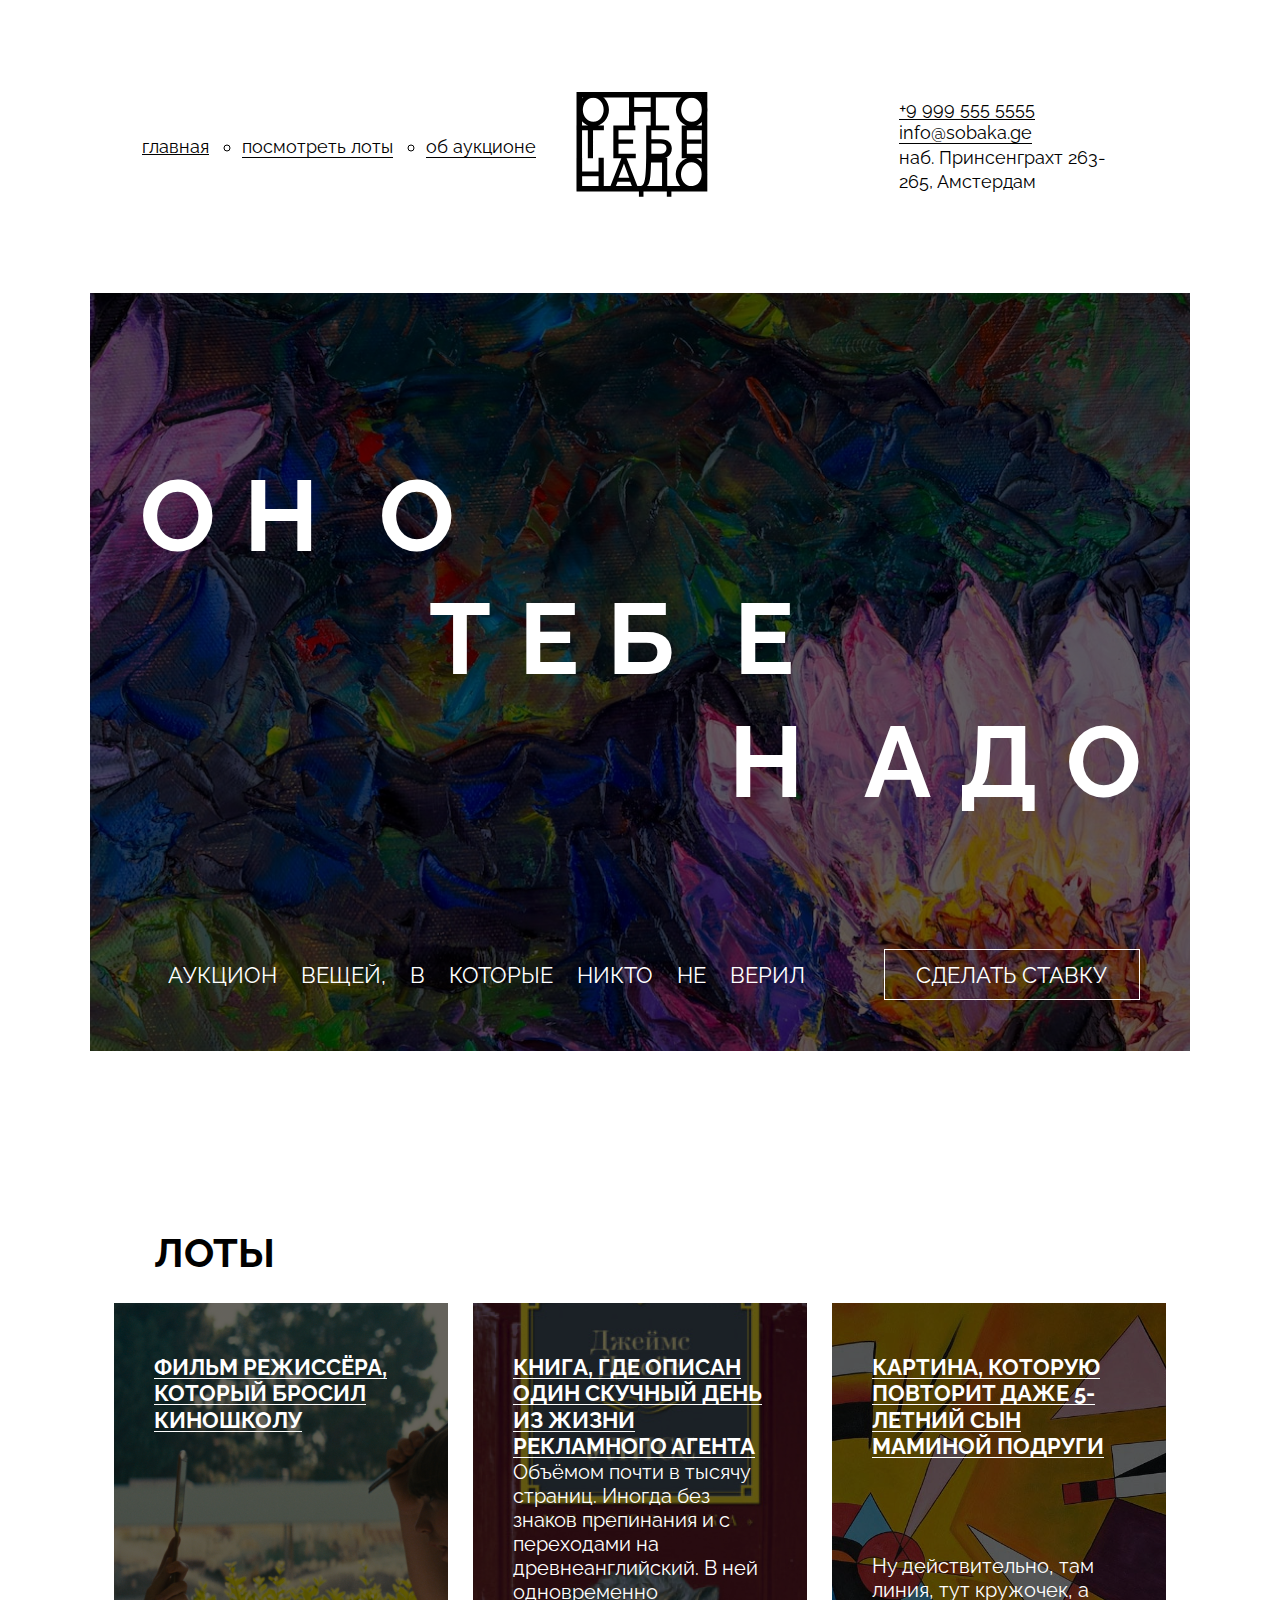
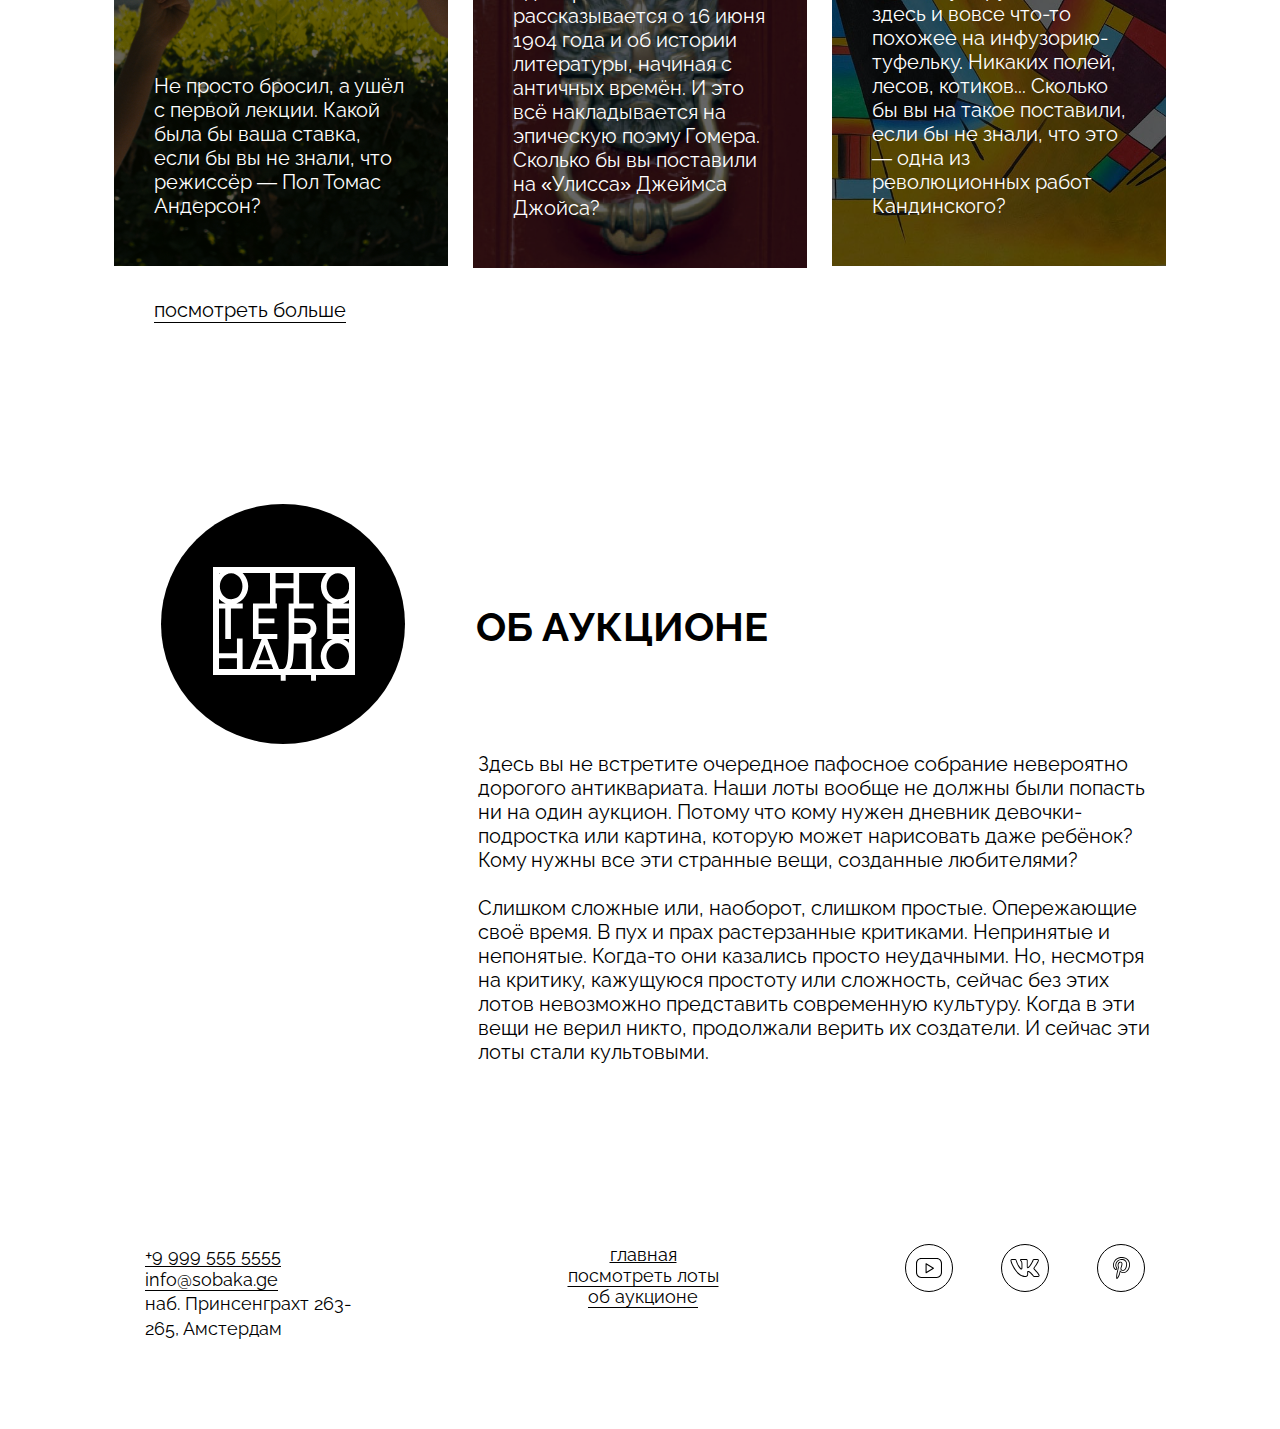
==== commit af8109aa: "внес необходимые изменения после автотеста" ====
--- a/index.html
+++ b/index.html
@@ -14,7 +14,7 @@
       <nav class="header__menu">
         <ul class="header__links-list">
           <li class="header__links-list-item_no-bullit header__link_active">
-            <a href="#0"></a>главная</a>
+            <a href="#0">главная</a>
           </li>
           <li class="header__links-list-item">
             <a href="#0">посмотреть лоты</a>
--- a/styles/style.css
+++ b/styles/style.css
@@ -16,7 +16,7 @@
     gap: 33px;
     padding-left: 28px;
     font-size: 18px;
-    font-weight: 400;   
+    font-weight: 400;
 }
 
 .header__links-list-item {
@@ -74,11 +74,11 @@
 .cover__title {
     z-index: 1;
     width: 100%;
-    padding: 161px 48px 120px 50px;
+    padding: 161px 48px 126px 50px;
     color: #FFF;
     font-size: 100px;
     font-weight: bold;
-    line-height: 125%;
+    line-height: 123%;
     text-transform: uppercase;
     letter-spacing: 28px;
 }
@@ -272,12 +272,6 @@
     font-size: 18px;
 }
 
-.footer__address {
-    line-height: 24.3px;
-    font-style: normal;
-    text-underline-offset: 4px;
-}
-
 .footer__menu {
     padding-left: 29px;
     font-size: 18px;
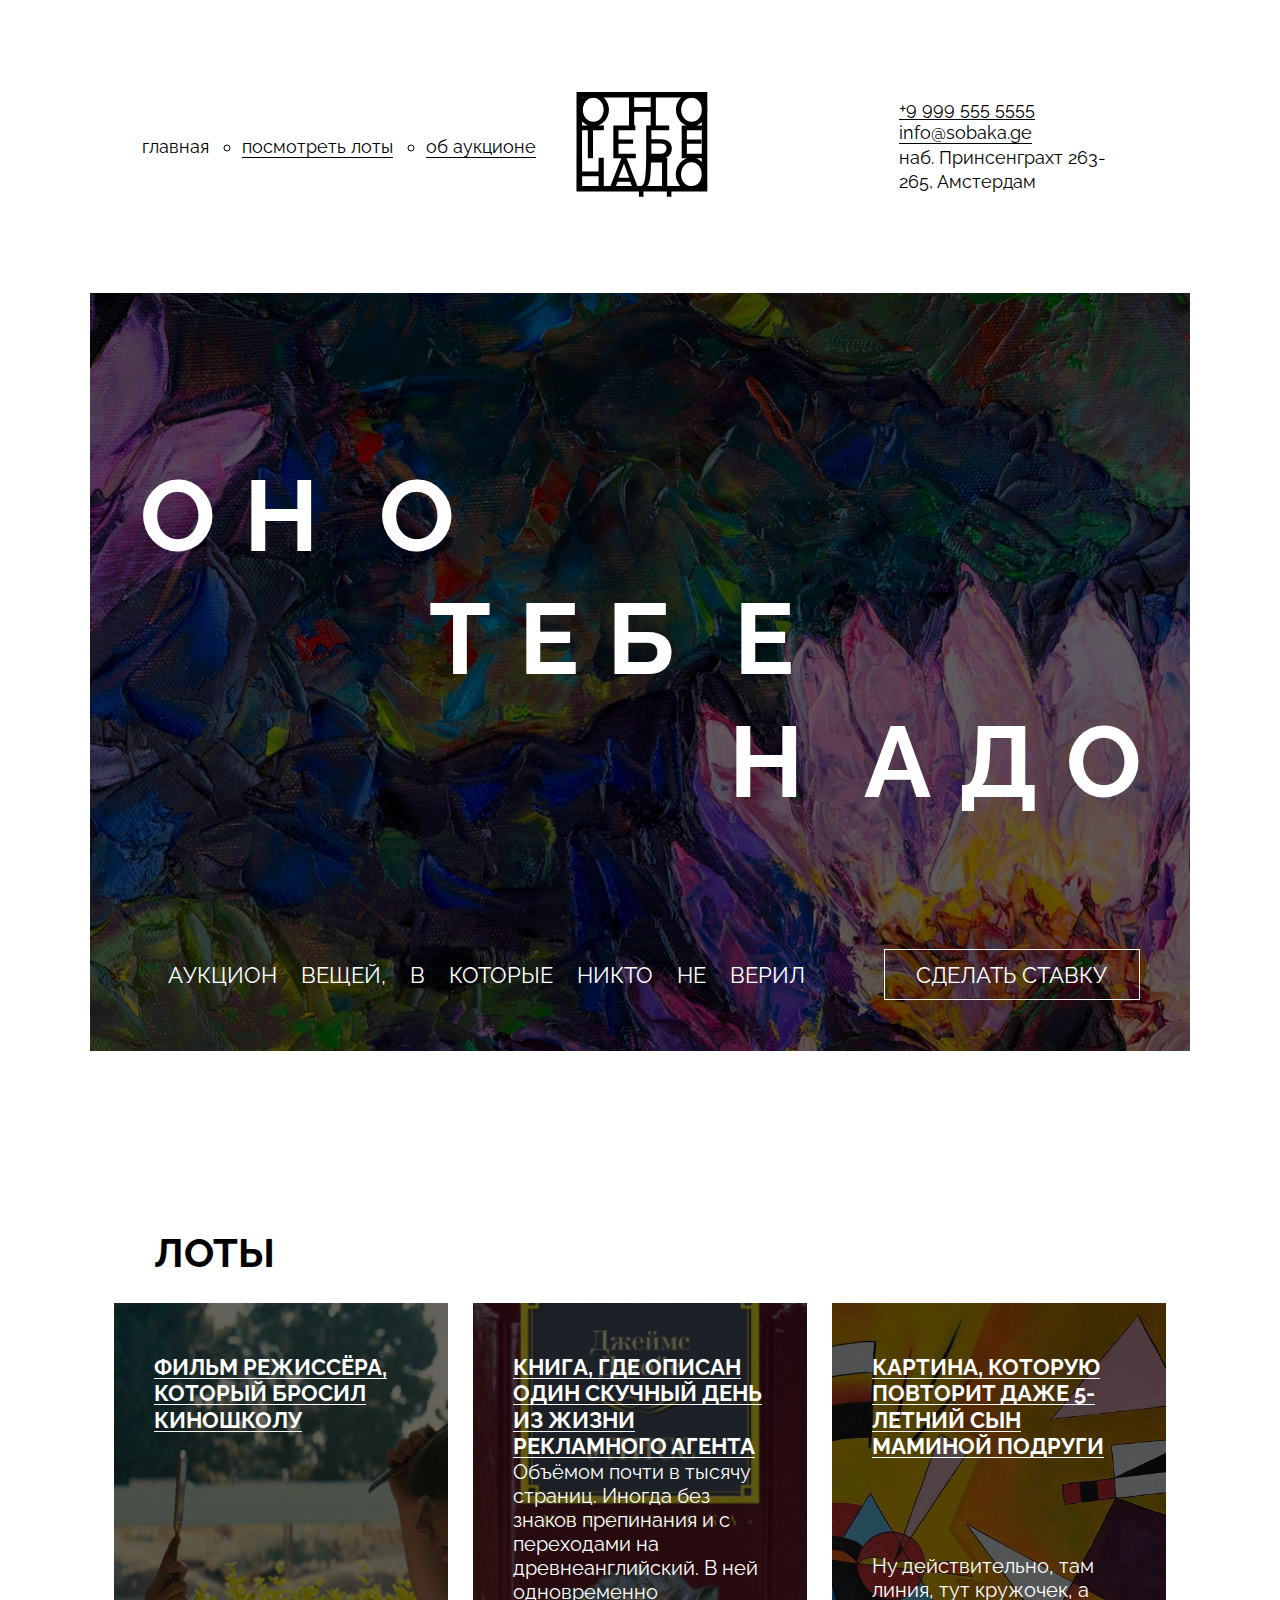
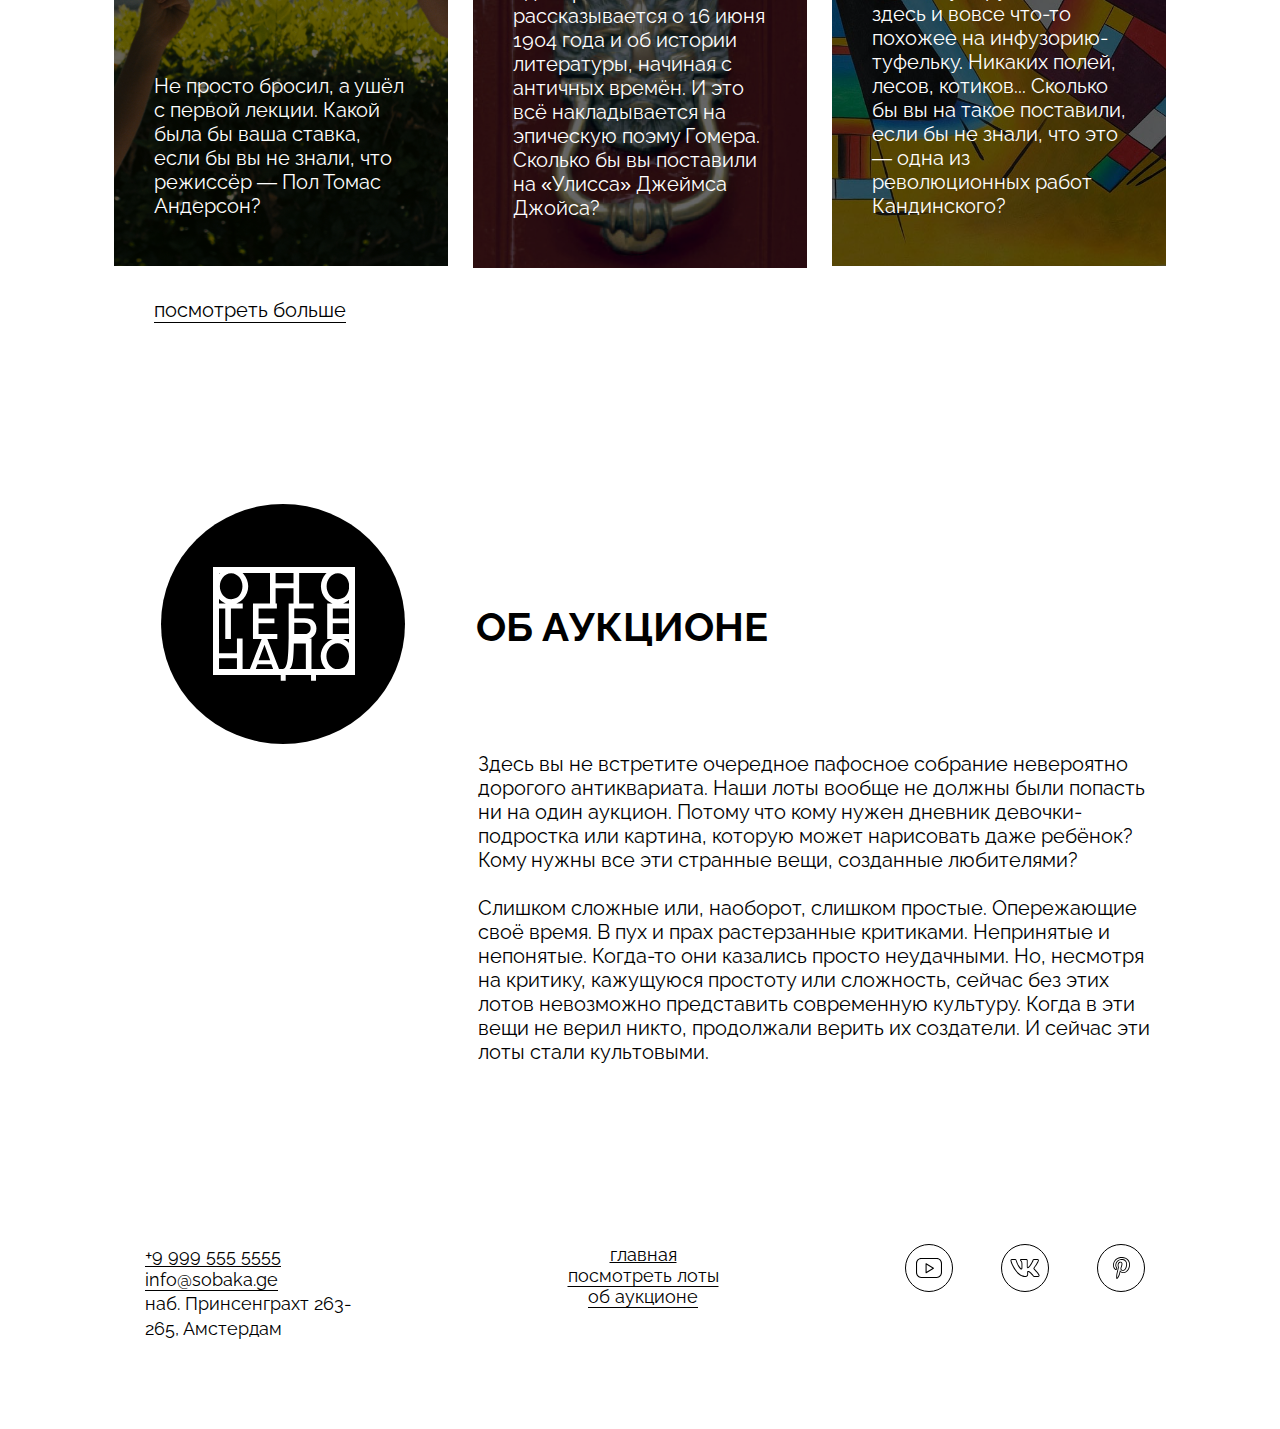
==== commit fe655881: "внес необходимые изменения после ревью" ====
--- a/index.html
+++ b/index.html
@@ -13,13 +13,13 @@
     <header class="header">
       <nav class="header__menu">
         <ul class="header__links-list">
-          <li class="header__links-list-item_no-bullit header__link_active">
-            <a href="#0">главная</a>
+          <li class="header__links-list-item_no-bullit">
+            <a href="#0" class="header__link header__link_active">главная</a>
           </li>
-          <li class="header__links-list-item">
+          <li class="header__link header__links-list-item">
             <a href="#0">посмотреть лоты</a>
           </li>
-          <li class="header__links-list-item">
+          <li class="header__link header__links-list-item">
             <a href="#0">об аукционе</a>
           </li>
         </ul>
--- a/styles/style.css
+++ b/styles/style.css
@@ -15,8 +15,6 @@
     align-items: center;
     gap: 33px;
     padding-left: 28px;
-    font-size: 18px;
-    font-weight: 400;
 }
 
 .header__links-list-item {
@@ -26,6 +24,11 @@
 
 .header__links-list-item_no-bullit {
     list-style-type: none;
+}
+
+.header__link {
+    font-size: 18px;
+    font-weight: 400;
 }
 
 .header__link_active {
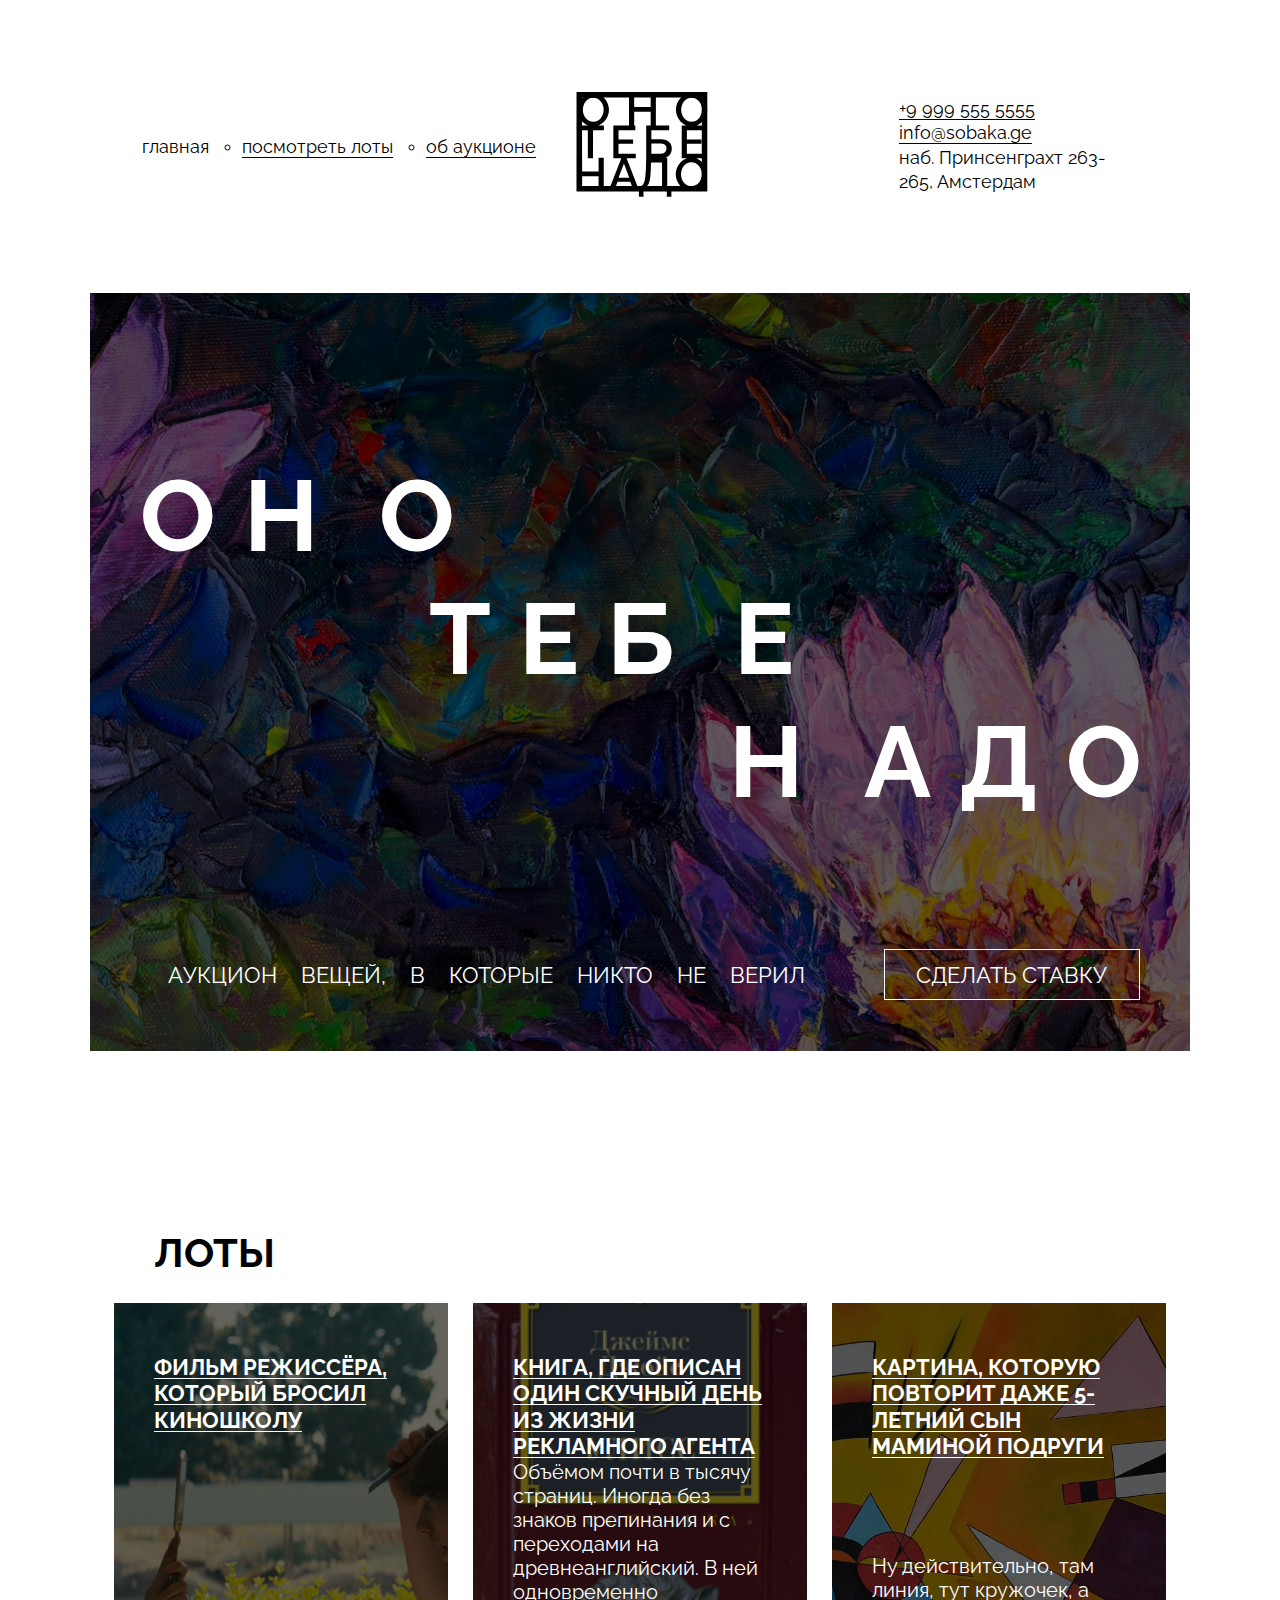
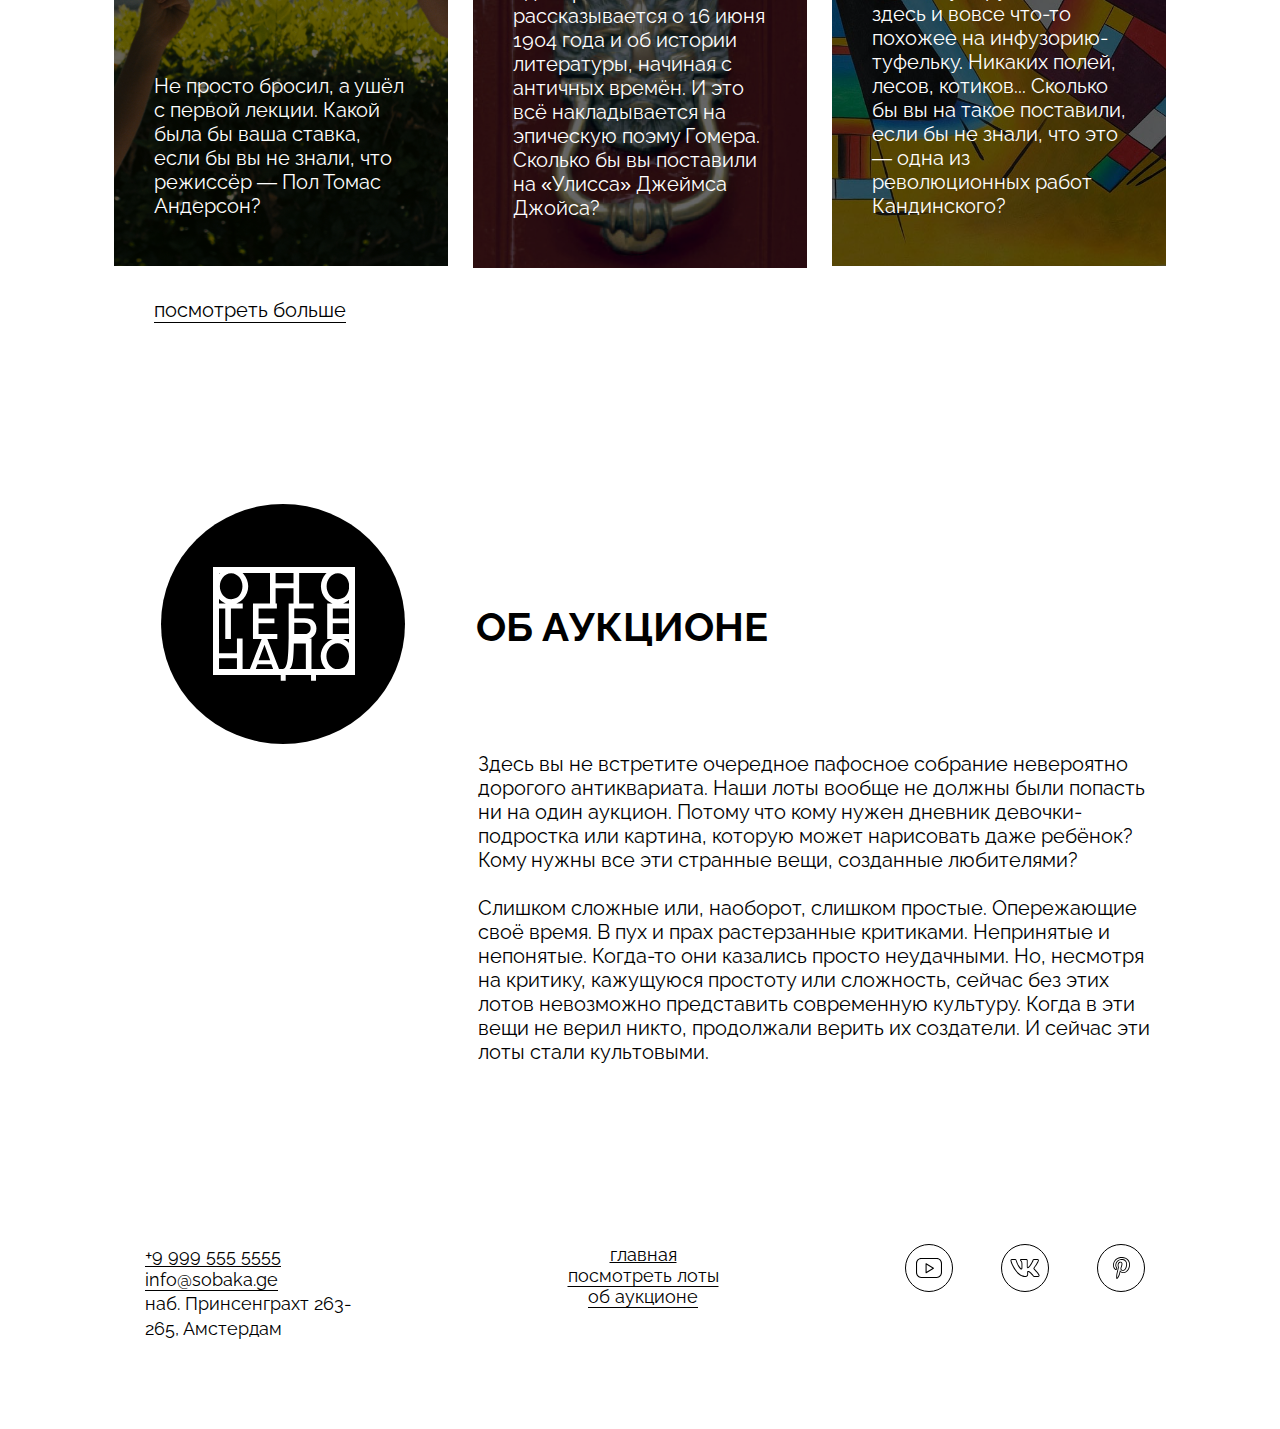
==== commit bd5759c3: "внес необходимые изменения" ====
--- a/index.html
+++ b/index.html
@@ -16,11 +16,11 @@
           <li class="header__links-list-item_no-bullit">
             <a href="#0" class="header__link header__link_active">главная</a>
           </li>
-          <li class="header__link header__links-list-item">
-            <a href="#0">посмотреть лоты</a>
+          <li class="header__links-list-item">
+            <a href="#0" class="header__link">посмотреть лоты</a>
           </li>
-          <li class="header__link header__links-list-item">
-            <a href="#0">об аукционе</a>
+          <li class="header__links-list-item">
+            <a href="#0" class="header__link">об аукционе</a>
           </li>
         </ul>
       </nav>
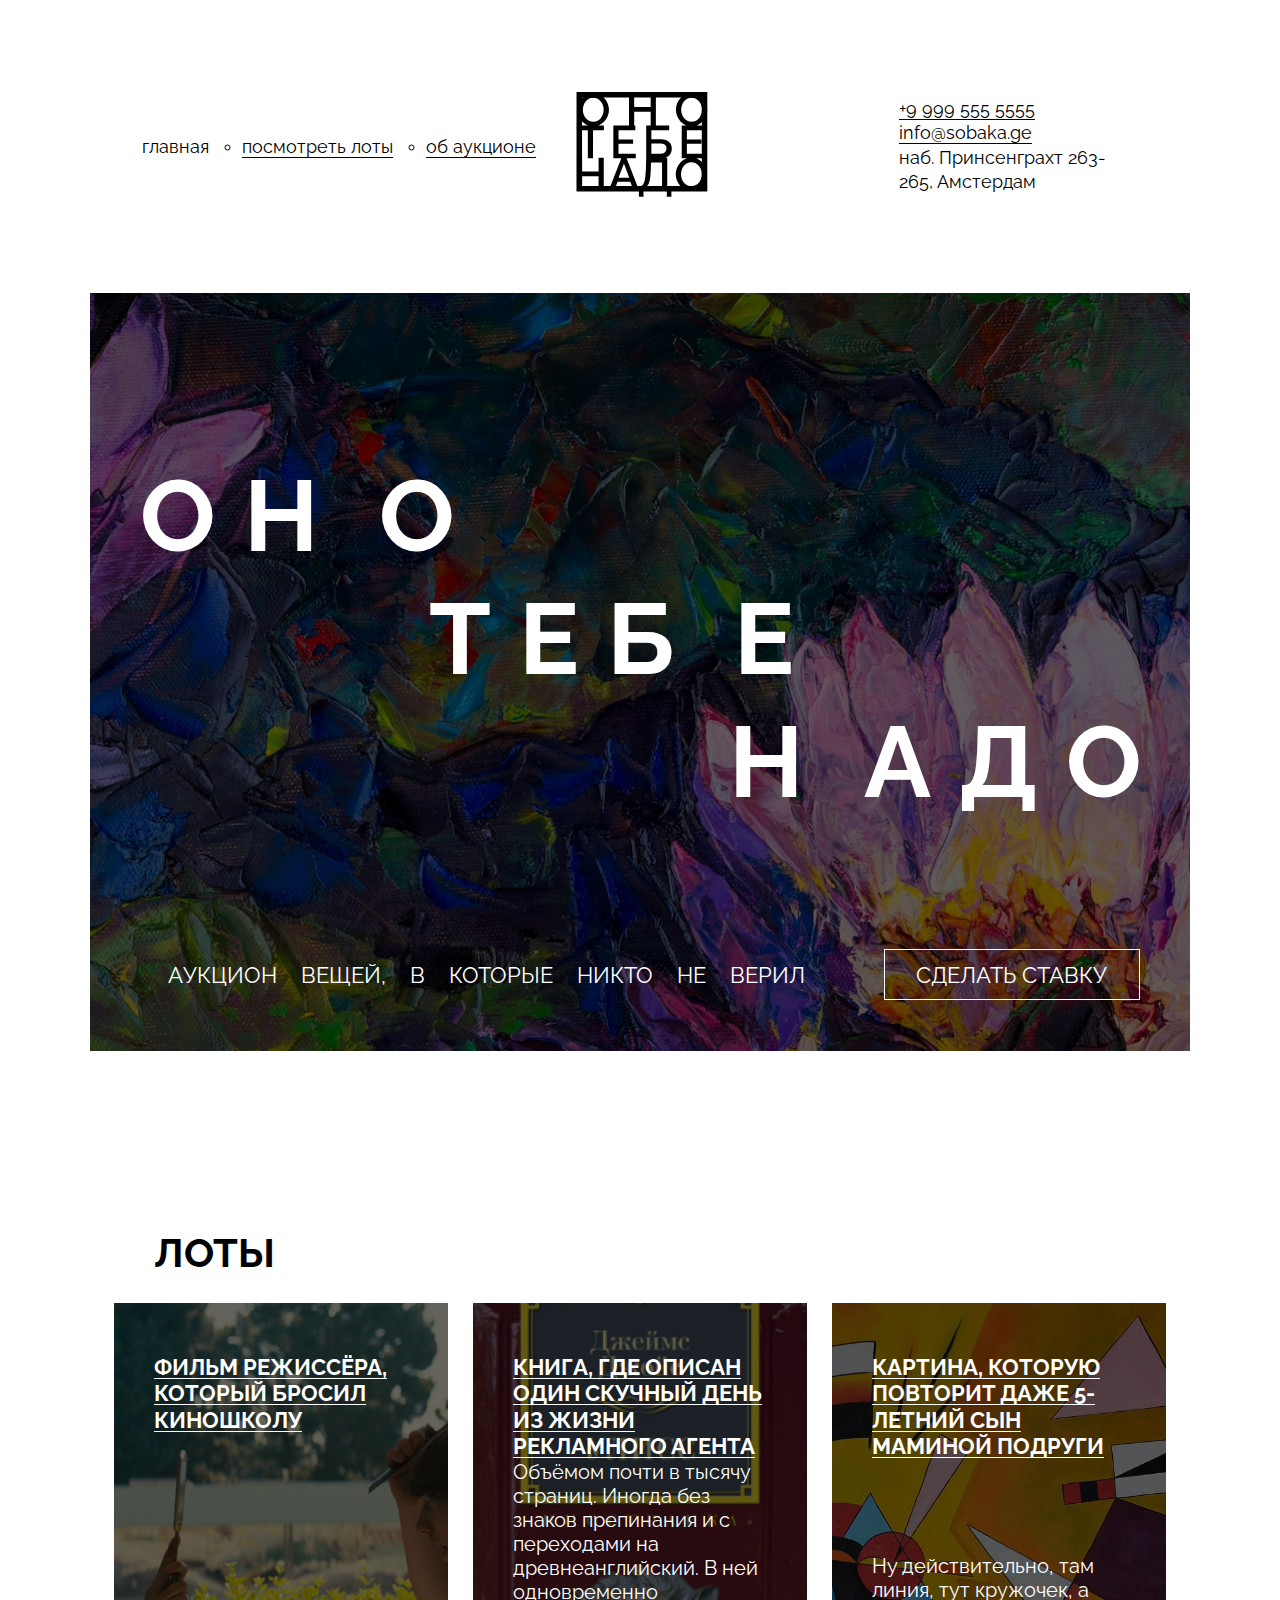
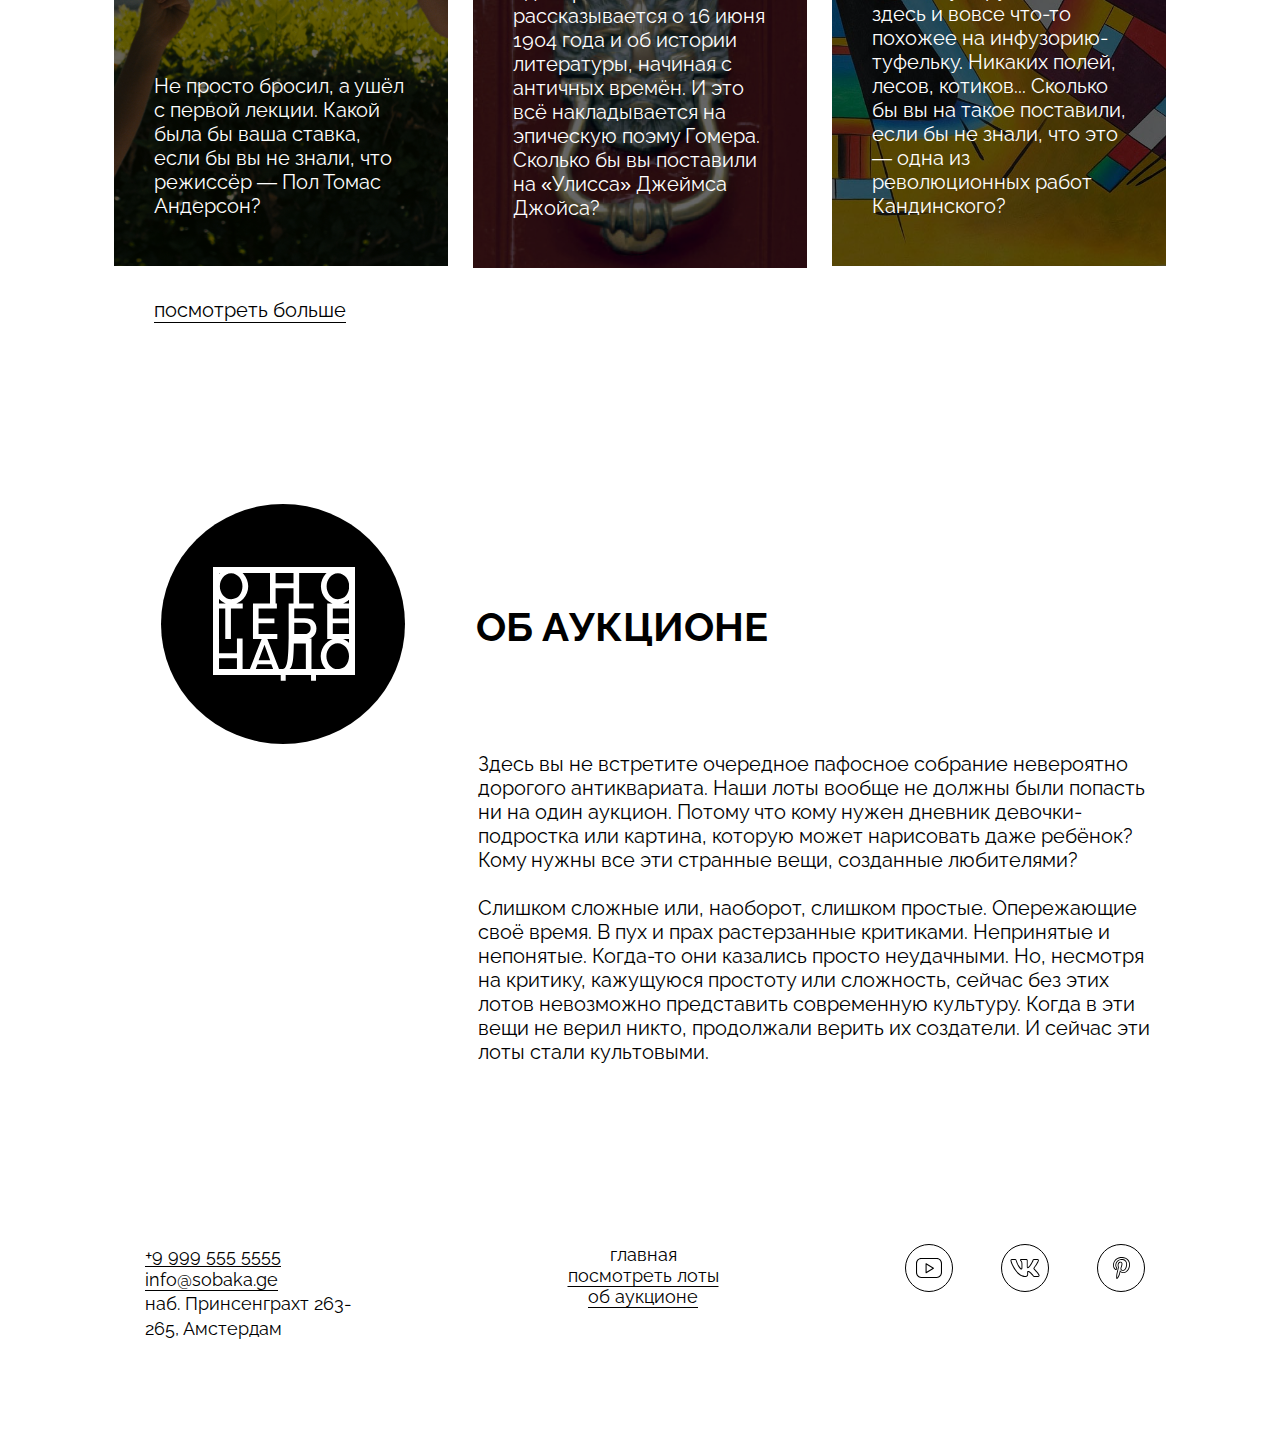
==== commit 3df36f67: "внес изменения в footer" ====
--- a/index.html
+++ b/index.html
@@ -14,13 +14,13 @@
       <nav class="header__menu">
         <ul class="header__links-list">
           <li class="header__links-list-item_no-bullit">
-            <a href="#0" class="header__link header__link_active">главная</a>
+            <a class="header__link header__link_active" href="#0">главная</a>
           </li>
           <li class="header__links-list-item">
-            <a href="#0" class="header__link">посмотреть лоты</a>
+            <a class="header__link" href="#0">посмотреть лоты</a>
           </li>
           <li class="header__links-list-item">
-            <a href="#0" class="header__link">об аукционе</a>
+            <a class="header__link" href="#0">об аукционе</a>
           </li>
         </ul>
       </nav>
@@ -141,14 +141,14 @@
       </address>
       <nav class="footer__menu">
         <ul class="footer__menu-list">
-          <li class="footer__link_active">
-            <a href="#0">главная</a>
+          <li>
+            <a class="footer__link footer__link_active" href="#0">главная</a>
           </li>
           <li class="footer__links-list-item">
-            <a href="#0">посмотреть лоты</a>
+            <a class="footer__link" href="#0">посмотреть лоты</a>
           </li>
           <li class="footer__links-list-item">
-            <a href="#0">об аукционе</a>
+            <a class="footer__link" href="#0">об аукционе</a>
           </li>
         </ul>
       </nav>
--- a/styles/style.css
+++ b/styles/style.css
@@ -277,12 +277,16 @@
 
 .footer__menu {
     padding-left: 29px;
-    font-size: 18px;
     text-align: center;
 }
 
 .footer__links-list-item {
     text-underline-offset: 4px;
+}
+
+.footer__link {
+    font-size: 18px;
+    font-weight: 400;
 }
 
 .footer__link_active {
